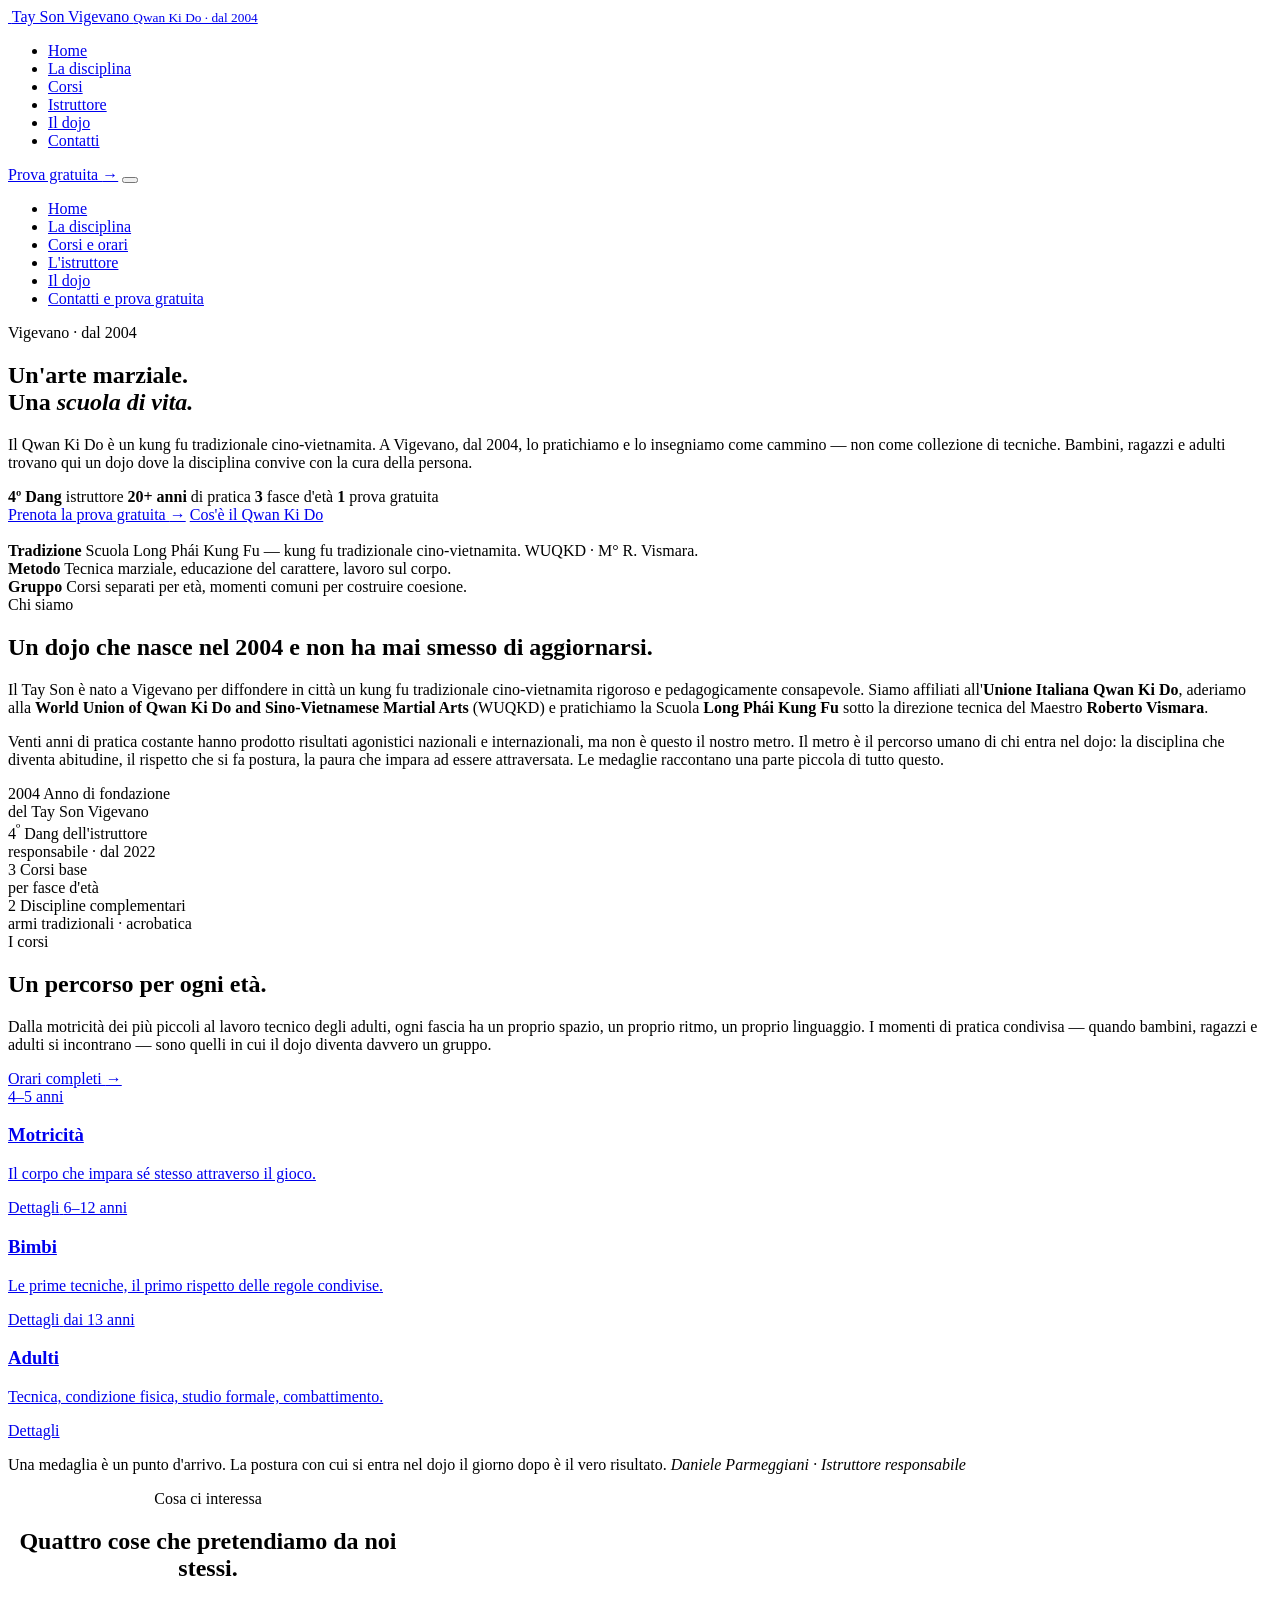
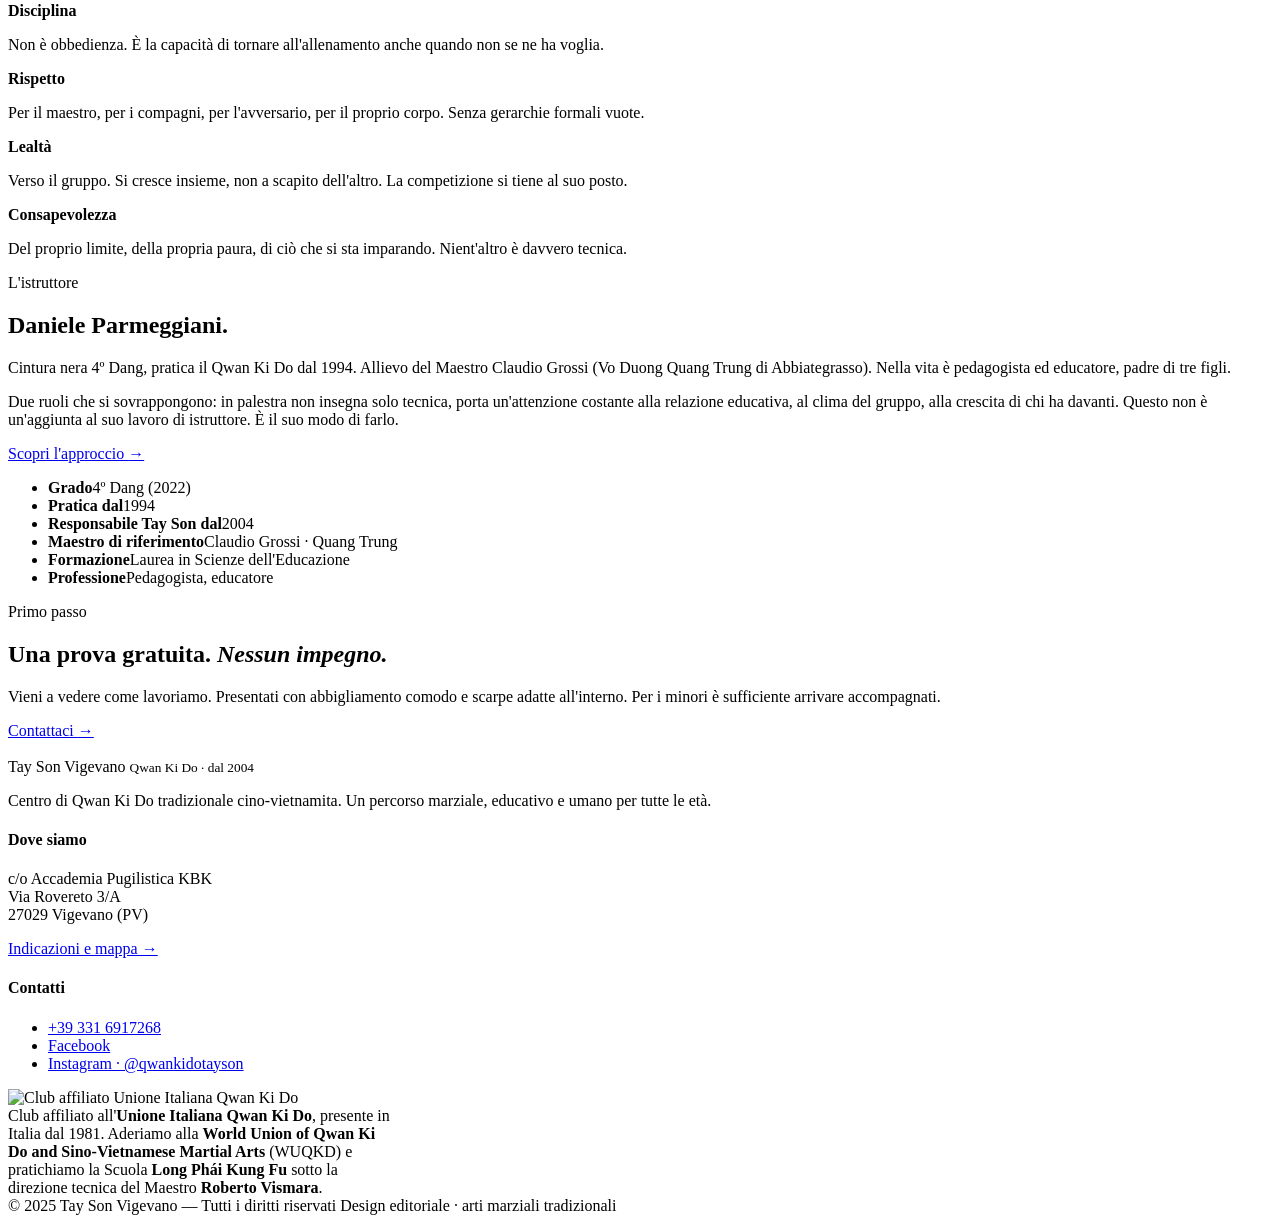
==== index.html @ 560abdd6 "Add files via upload" ====
<!doctype html>
<html lang="it">
<head>
  <meta charset="utf-8" />
  <meta name="viewport" content="width=device-width, initial-scale=1" />
  <title>Qwan Ki Do – Tay Son Vigevano · Kung fu cino-vietnamita</title>
  <meta name="description" content="Centro Qwan Ki Do Tay Son di Vigevano. Arte marziale cino-vietnamita per bambini, ragazzi e adulti. Dal 2004, affiliato all'Unione Italiana Qwan Ki Do. Prova gratuita." />
  <meta name="theme-color" content="#8b1a1a" />

  <!-- Open Graph -->
  <meta property="og:type" content="website" />
  <meta property="og:title" content="Qwan Ki Do – Tay Son Vigevano" />
  <meta property="og:description" content="Arte marziale tradizionale cino-vietnamita. Dal 2004 a Vigevano. Prova gratuita per tutte le età." />
  <meta property="og:image" content="assets/img/logo-tayson.png" />

  <!-- Fonts — Fraunces (display, variabile), Manrope (body), JetBrains Mono -->
  <link rel="preconnect" href="https://fonts.googleapis.com" />
  <link rel="preconnect" href="https://fonts.gstatic.com" crossorigin />
  <link href="https://fonts.googleapis.com/css2?family=Fraunces:ital,opsz,wght,SOFT,WONK@0,9..144,300..600,0..100,0..1;1,9..144,300..500,0..100,0..1&family=JetBrains+Mono:wght@400;500;600&family=Manrope:wght@400;500;600;700&display=swap" rel="stylesheet" />

  <link rel="stylesheet" href="assets/css/styles.css" />
  <link rel="icon" type="image/png" href="assets/img/logo-tayson.png" />
</head>
<body>

<!-- ============================================================
     NAVBAR (ripetuta in ogni pagina — se modifichi qui, replica altrove)
     ============================================================ -->
<header class="nav" role="banner">
  <div class="nav__inner">
    <a href="index.html" class="nav__brand" aria-label="Qwan Ki Do Tay Son Vigevano — home">
      <img src="assets/img/logo-tayson.png" alt="" />
      <span class="nav__brand-text">
        Tay Son Vigevano
        <small>Qwan Ki Do · dal 2004</small>
      </span>
    </a>
    <nav aria-label="Menu principale">
      <ul class="nav__list">
        <li><a href="index.html" aria-current="page">Home</a></li>
        <li><a href="disciplina.html">La disciplina</a></li>
        <li><a href="corsi.html">Corsi</a></li>
        <li><a href="istruttore.html">Istruttore</a></li>
        <li><a href="dojo.html">Il dojo</a></li>
        <li><a href="contatti.html">Contatti</a></li>
      </ul>
    </nav>
    <a href="contatti.html#prova" class="btn btn--primary nav__cta">Prova gratuita <span class="btn__arrow">→</span></a>
    <button class="nav__toggle" data-nav-toggle aria-expanded="false" aria-controls="nav-drawer" aria-label="Apri menu">
      <span></span><span></span><span></span>
    </button>
  </div>
  <div class="nav__drawer" id="nav-drawer" data-nav-drawer data-open="false">
    <ul>
      <li><a href="index.html" aria-current="page">Home</a></li>
      <li><a href="disciplina.html">La disciplina</a></li>
      <li><a href="corsi.html">Corsi e orari</a></li>
      <li><a href="istruttore.html">L'istruttore</a></li>
      <li><a href="dojo.html">Il dojo</a></li>
      <li><a href="contatti.html">Contatti e prova gratuita</a></li>
    </ul>
  </div>
</header>

<main id="main">

  <!-- ============================================================
       HERO
       ============================================================ -->
  <section class="hero">
    <div class="container hero__inner">
      <div>
        <span class="eyebrow">Vigevano · dal 2004</span>
        <h1 class="hero__title">
          Un'arte marziale.<br />
          Una <em>scuola di vita.</em>
        </h1>
        <p class="lead">
          Il Qwan Ki Do è un kung fu tradizionale cino-vietnamita. A Vigevano, dal 2004, lo pratichiamo
          e lo insegniamo come cammino — non come collezione di tecniche. Bambini, ragazzi e adulti trovano
          qui un dojo dove la disciplina convive con la cura della persona.
        </p>

        <div class="hero__meta">
          <span><strong>4º Dang</strong> istruttore</span>
          <span><strong>20+ anni</strong> di pratica</span>
          <span><strong>3</strong> fasce d'età</span>
          <span><strong>1</strong> prova gratuita</span>
        </div>

        <div class="hero__actions">
          <a href="contatti.html#prova" class="btn btn--primary">Prenota la prova gratuita <span class="btn__arrow">→</span></a>
          <a href="disciplina.html" class="btn btn--ghost">Cos'è il Qwan Ki Do</a>
        </div>
      </div>

      <div class="hero__art" aria-hidden="true">
        <img src="assets/img/logo-tayson.png" alt="" loading="eager" />
      </div>
    </div>

    <div class="container">
      <div class="hero__strap">
        <div class="hero__strap-item">
          <strong>Tradizione</strong>
          Scuola Long Phái Kung Fu — kung fu tradizionale cino-vietnamita. WUQKD · M° R. Vismara.
        </div>
        <div class="hero__strap-item">
          <strong>Metodo</strong>
          Tecnica marziale, educazione del carattere, lavoro sul corpo.
        </div>
        <div class="hero__strap-item">
          <strong>Gruppo</strong>
          Corsi separati per età, momenti comuni per costruire coesione.
        </div>
      </div>
    </div>
  </section>

  <!-- ============================================================
       INTRO / CHI SIAMO
       ============================================================ -->
  <section>
    <div class="container container-narrow reveal">
      <span class="eyebrow">Chi siamo</span>
      <h2>Un dojo che nasce nel 2004 e non ha mai smesso di aggiornarsi.</h2>
      <p class="lead">
        Il Tay Son è nato a Vigevano per diffondere in città un kung fu tradizionale cino-vietnamita
        rigoroso e pedagogicamente consapevole. Siamo affiliati all'<strong>Unione Italiana Qwan Ki Do</strong>,
        aderiamo alla <strong>World Union of Qwan Ki Do and Sino-Vietnamese Martial Arts</strong> (WUQKD)
        e pratichiamo la Scuola <strong>Long Phái Kung Fu</strong> sotto la direzione tecnica del
        Maestro <strong>Roberto Vismara</strong>.
      </p>
      <p>
        Venti anni di pratica costante hanno prodotto risultati agonistici nazionali e internazionali,
        ma non è questo il nostro metro. Il metro è il percorso umano di chi entra nel dojo: la disciplina
        che diventa abitudine, il rispetto che si fa postura, la paura che impara ad essere attraversata.
        Le medaglie raccontano una parte piccola di tutto questo.
      </p>
      <div class="meander" role="presentation"></div>
    </div>
  </section>

  <!-- ============================================================
       METRICHE
       ============================================================ -->
  <section class="bg-warm">
    <div class="container">
      <div class="metrics">
        <div class="metric reveal">
          <span class="metric__num">2004</span>
          <span class="metric__label">Anno di fondazione<br/>del Tay Son Vigevano</span>
        </div>
        <div class="metric reveal">
          <span class="metric__num">4<sup>º</sup></span>
          <span class="metric__label">Dang dell'istruttore<br/>responsabile · dal 2022</span>
        </div>
        <div class="metric reveal">
          <span class="metric__num">3</span>
          <span class="metric__label">Corsi base<br/>per fasce d'età</span>
        </div>
        <div class="metric reveal">
          <span class="metric__num">2</span>
          <span class="metric__label">Discipline complementari<br/>armi tradizionali · acrobatica</span>
        </div>
      </div>
    </div>
  </section>

  <!-- ============================================================
       COSA OFFRIAMO (preview corsi)
       ============================================================ -->
  <section>
    <div class="container">
      <div class="grid-2-asym reveal">
        <div>
          <span class="eyebrow">I corsi</span>
          <h2>Un percorso per ogni età.</h2>
          <p>
            Dalla motricità dei più piccoli al lavoro tecnico degli adulti, ogni fascia ha un proprio
            spazio, un proprio ritmo, un proprio linguaggio. I momenti di pratica condivisa —
            quando bambini, ragazzi e adulti si incontrano — sono quelli in cui il dojo diventa
            davvero un gruppo.
          </p>
          <a href="corsi.html" class="btn btn--outline-brass">Orari completi <span class="btn__arrow">→</span></a>
        </div>

        <div class="grid-3" style="gap: var(--s-2);">
          <a href="corsi.html#motricita" class="card">
            <span class="card__kicker">4–5 anni</span>
            <h3 class="card__title">Motricità</h3>
            <p class="card__text">Il corpo che impara sé stesso attraverso il gioco.</p>
            <span class="card__link">Dettagli</span>
          </a>
          <a href="corsi.html#bimbi" class="card">
            <span class="card__kicker">6–12 anni</span>
            <h3 class="card__title">Bimbi</h3>
            <p class="card__text">Le prime tecniche, il primo rispetto delle regole condivise.</p>
            <span class="card__link">Dettagli</span>
          </a>
          <a href="corsi.html#adulti" class="card">
            <span class="card__kicker">dai 13 anni</span>
            <h3 class="card__title">Adulti</h3>
            <p class="card__text">Tecnica, condizione fisica, studio formale, combattimento.</p>
            <span class="card__link">Dettagli</span>
          </a>
        </div>
      </div>
    </div>
  </section>

  <!-- ============================================================
       PULLQUOTE EDITORIALE
       ============================================================ -->
  <section class="bg-deep">
    <div class="container">
      <p class="pullquote reveal">
        Una medaglia è un punto d'arrivo. La postura con cui si entra nel dojo
        il giorno dopo è il vero risultato.
        <cite>Daniele Parmeggiani · Istruttore responsabile</cite>
      </p>
    </div>
  </section>

  <!-- ============================================================
       VALORI (griglia 4)
       ============================================================ -->
  <section>
    <div class="container">
      <div class="reveal" style="max-width: 50ch; margin: 0 auto var(--s-5); text-align:center;">
        <span class="eyebrow">Cosa ci interessa</span>
        <h2>Quattro cose che pretendiamo da noi stessi.</h2>
      </div>

      <div class="values reveal">
        <div class="value">
          <b>Disciplina</b>
          <p>Non è obbedienza. È la capacità di tornare all'allenamento anche quando non se ne ha voglia.</p>
        </div>
        <div class="value">
          <b>Rispetto</b>
          <p>Per il maestro, per i compagni, per l'avversario, per il proprio corpo. Senza gerarchie formali vuote.</p>
        </div>
        <div class="value">
          <b>Lealtà</b>
          <p>Verso il gruppo. Si cresce insieme, non a scapito dell'altro. La competizione si tiene al suo posto.</p>
        </div>
        <div class="value">
          <b>Consapevolezza</b>
          <p>Del proprio limite, della propria paura, di ciò che si sta imparando. Nient'altro è davvero tecnica.</p>
        </div>
      </div>
    </div>
  </section>

  <!-- ============================================================
       ISTRUTTORE (preview)
       ============================================================ -->
  <section class="bg-warm">
    <div class="container">
      <div class="grid-2-asym reveal">
        <div>
          <span class="eyebrow">L'istruttore</span>
          <h2>Daniele Parmeggiani.</h2>
          <p class="lead">
            Cintura nera 4º Dang, pratica il Qwan Ki Do dal 1994. Allievo del Maestro Claudio Grossi
            (Vo Duong Quang Trung di Abbiategrasso). Nella vita è pedagogista ed educatore, padre di tre figli.
          </p>
          <p>
            Due ruoli che si sovrappongono: in palestra non insegna solo tecnica, porta un'attenzione
            costante alla relazione educativa, al clima del gruppo, alla crescita di chi ha davanti.
            Questo non è un'aggiunta al suo lavoro di istruttore. È il suo modo di farlo.
          </p>
          <a href="istruttore.html" class="btn btn--ghost">Scopri l'approccio <span class="btn__arrow">→</span></a>
        </div>

        <ul class="portrait__facts" aria-label="Dati istruttore">
          <li><b>Grado</b><span>4º Dang (2022)</span></li>
          <li><b>Pratica dal</b><span>1994</span></li>
          <li><b>Responsabile Tay Son dal</b><span>2004</span></li>
          <li><b>Maestro di riferimento</b><span>Claudio Grossi · Quang Trung</span></li>
          <li><b>Formazione</b><span>Laurea in Scienze dell'Educazione</span></li>
          <li><b>Professione</b><span>Pedagogista, educatore</span></li>
        </ul>
      </div>
    </div>
  </section>

  <!-- ============================================================
       CTA BAND
       ============================================================ -->
  <section class="cta-band pad-sm">
    <div class="container">
      <div>
        <span class="eyebrow">Primo passo</span>
        <h2>Una prova gratuita. <em>Nessun impegno.</em></h2>
        <p>
          Vieni a vedere come lavoriamo. Presentati con abbigliamento comodo e scarpe adatte
          all'interno. Per i minori è sufficiente arrivare accompagnati.
        </p>
      </div>
      <a href="contatti.html#prova" class="btn btn--outline-brass">Contattaci <span class="btn__arrow">→</span></a>
    </div>
  </section>

</main>

<!-- ============================================================
     FOOTER (ripetuto in ogni pagina)
     ============================================================ -->
<footer class="footer" role="contentinfo">
  <div class="container">
    <div class="footer__grid">
      <div>
        <div class="footer__brand">
          <img src="assets/img/logo-tayson.png" alt="" />
          <div class="footer__brand-text">
            Tay Son Vigevano
            <small>Qwan Ki Do · dal 2004</small>
          </div>
        </div>
        <p>
          Centro di Qwan Ki Do tradizionale cino-vietnamita. Un percorso marziale,
          educativo e umano per tutte le età.
        </p>
      </div>

      <div>
        <h4>Dove siamo</h4>
        <!-- DATI AGGIORNABILI: verifica indirizzo -->
        <p>
          c/o Accademia Pugilistica KBK<br/>
          Via Rovereto 3/A<br/>
          27029 Vigevano (PV)
        </p>
        <p><a href="contatti.html">Indicazioni e mappa →</a></p>
      </div>

      <div>
        <h4>Contatti</h4>
        <ul class="clean">
          <!-- DATI AGGIORNABILI -->
          <li><a href="tel:+393316917268">+39 331 6917268</a></li>
          <li><a href="https://www.facebook.com/qwankidotayson" target="_blank" rel="noopener">Facebook</a></li>
          <li><a href="https://www.instagram.com/qwankidotayson" target="_blank" rel="noopener">Instagram · @qwankidotayson</a></li>
        </ul>
      </div>
    </div>

    <div class="footer__affiliations">
      <img src="assets/img/logo-unione.png" alt="Club affiliato Unione Italiana Qwan Ki Do" />
      <p style="margin: 0; max-width: 48ch;">
        Club affiliato all'<strong>Unione Italiana Qwan Ki Do</strong>, presente in Italia dal 1981.
        Aderiamo alla <strong>World Union of Qwan Ki Do and Sino-Vietnamese Martial Arts</strong> (WUQKD)
        e pratichiamo la Scuola <strong>Long Phái Kung Fu</strong> sotto la direzione tecnica del
        Maestro <strong>Roberto Vismara</strong>.
      </p>
    </div>

    <div class="footer__bottom">
      <span>© <span data-year>2025</span> Tay Son Vigevano — Tutti i diritti riservati</span>
      <span>Design editoriale · arti marziali tradizionali</span>
    </div>
  </div>
</footer>

<script src="assets/js/main.js" defer></script>
</body>
</html>
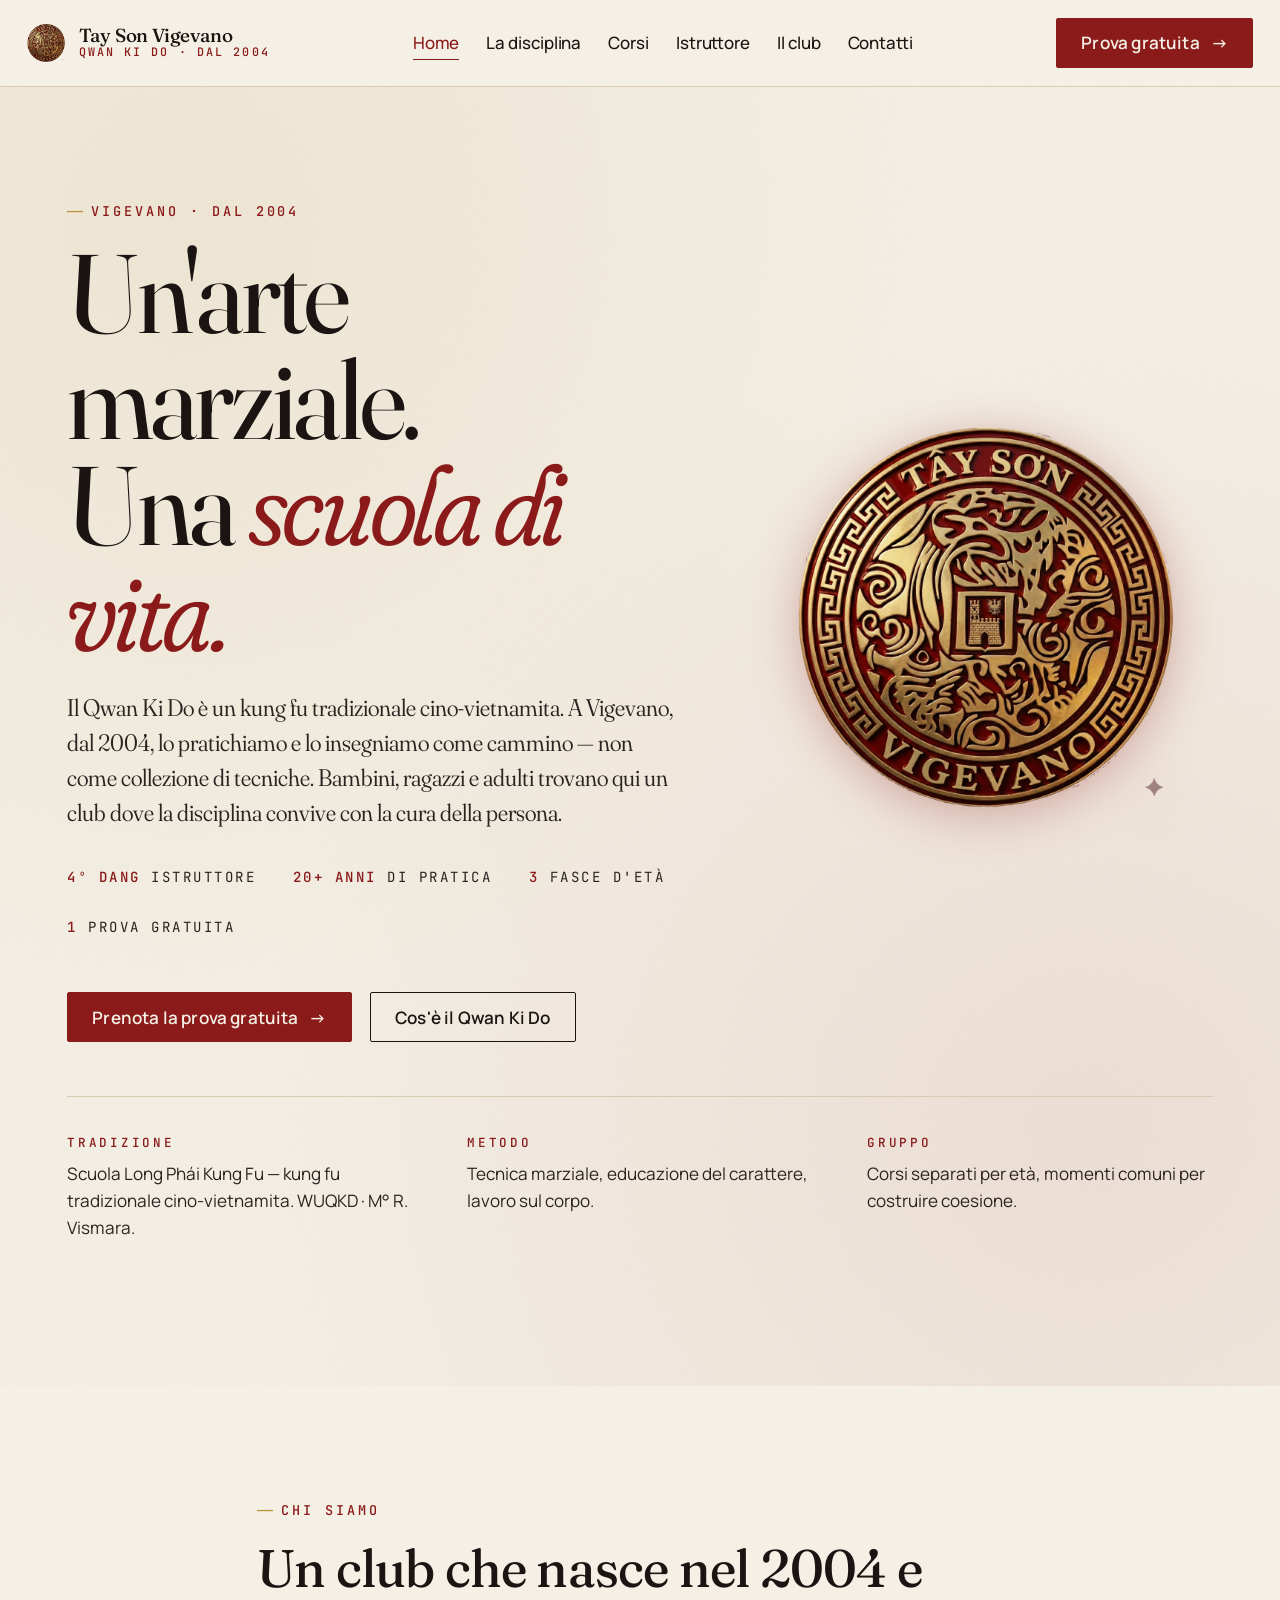
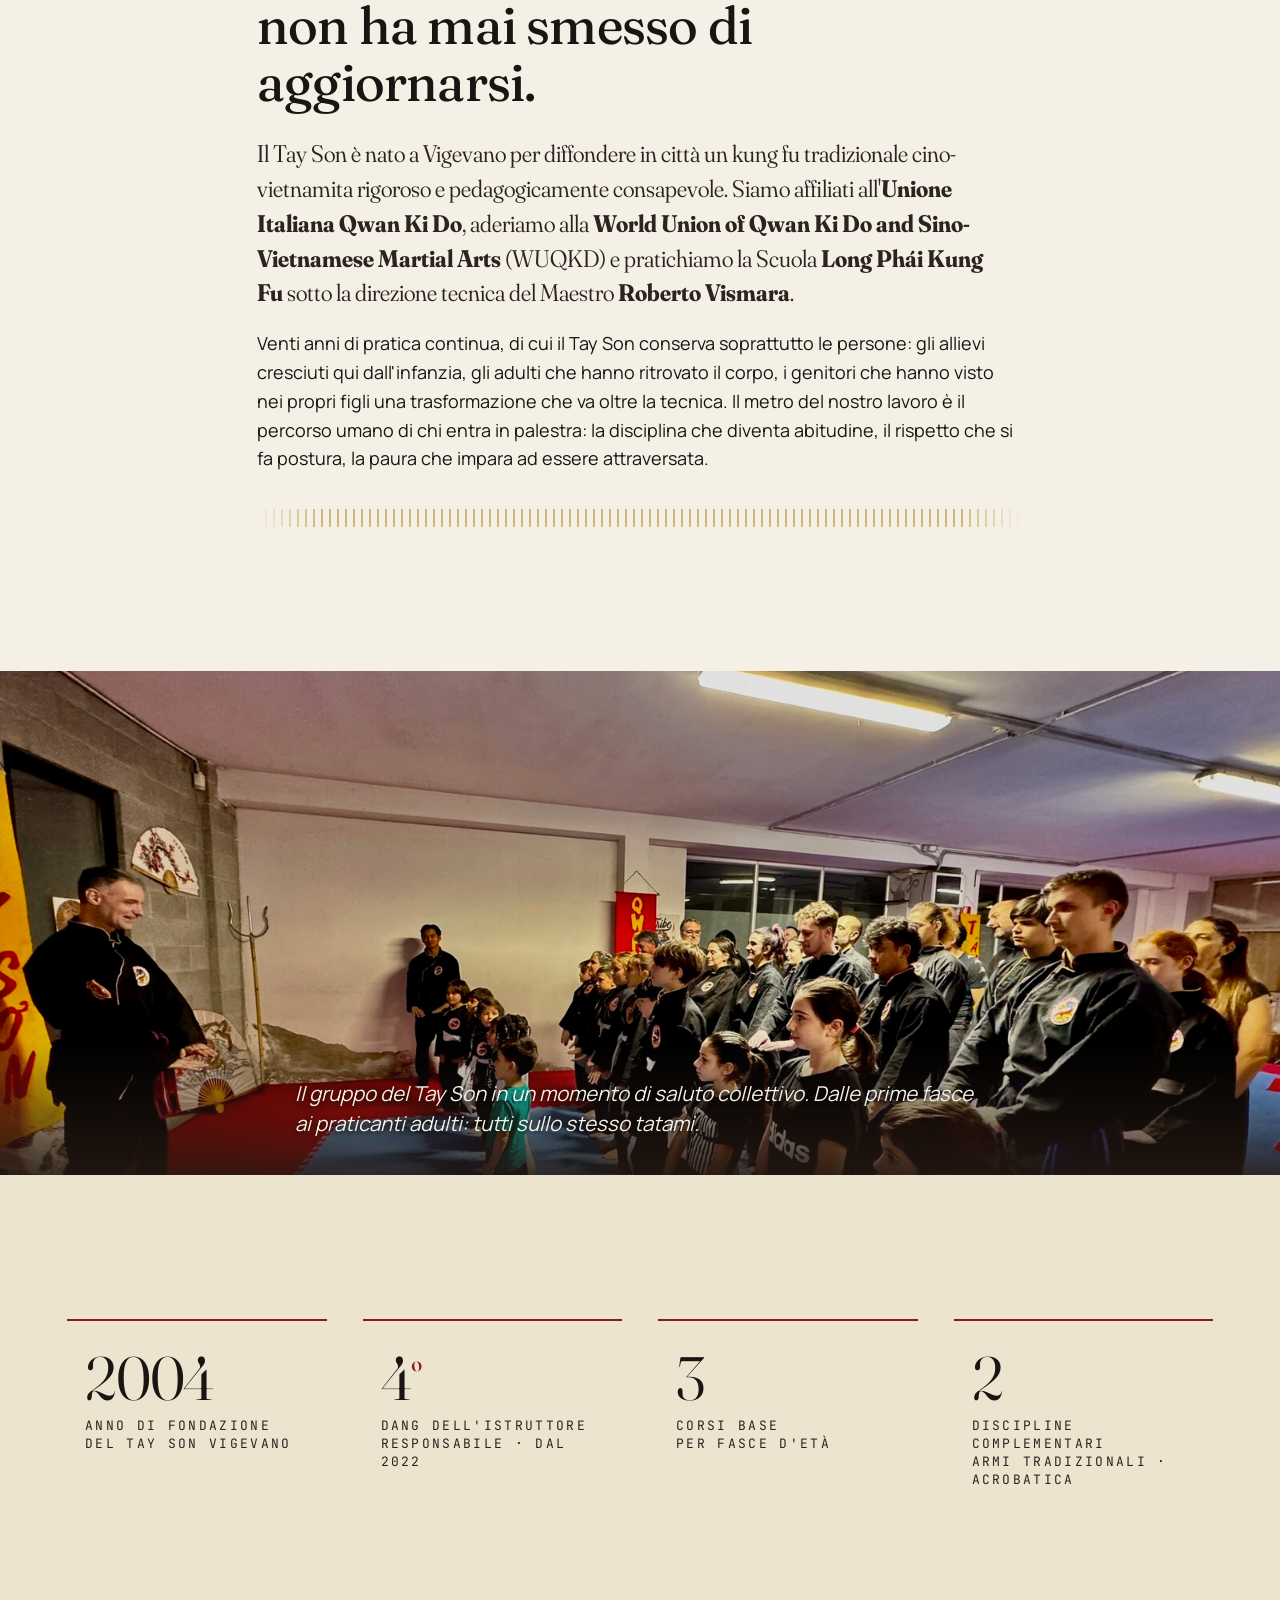
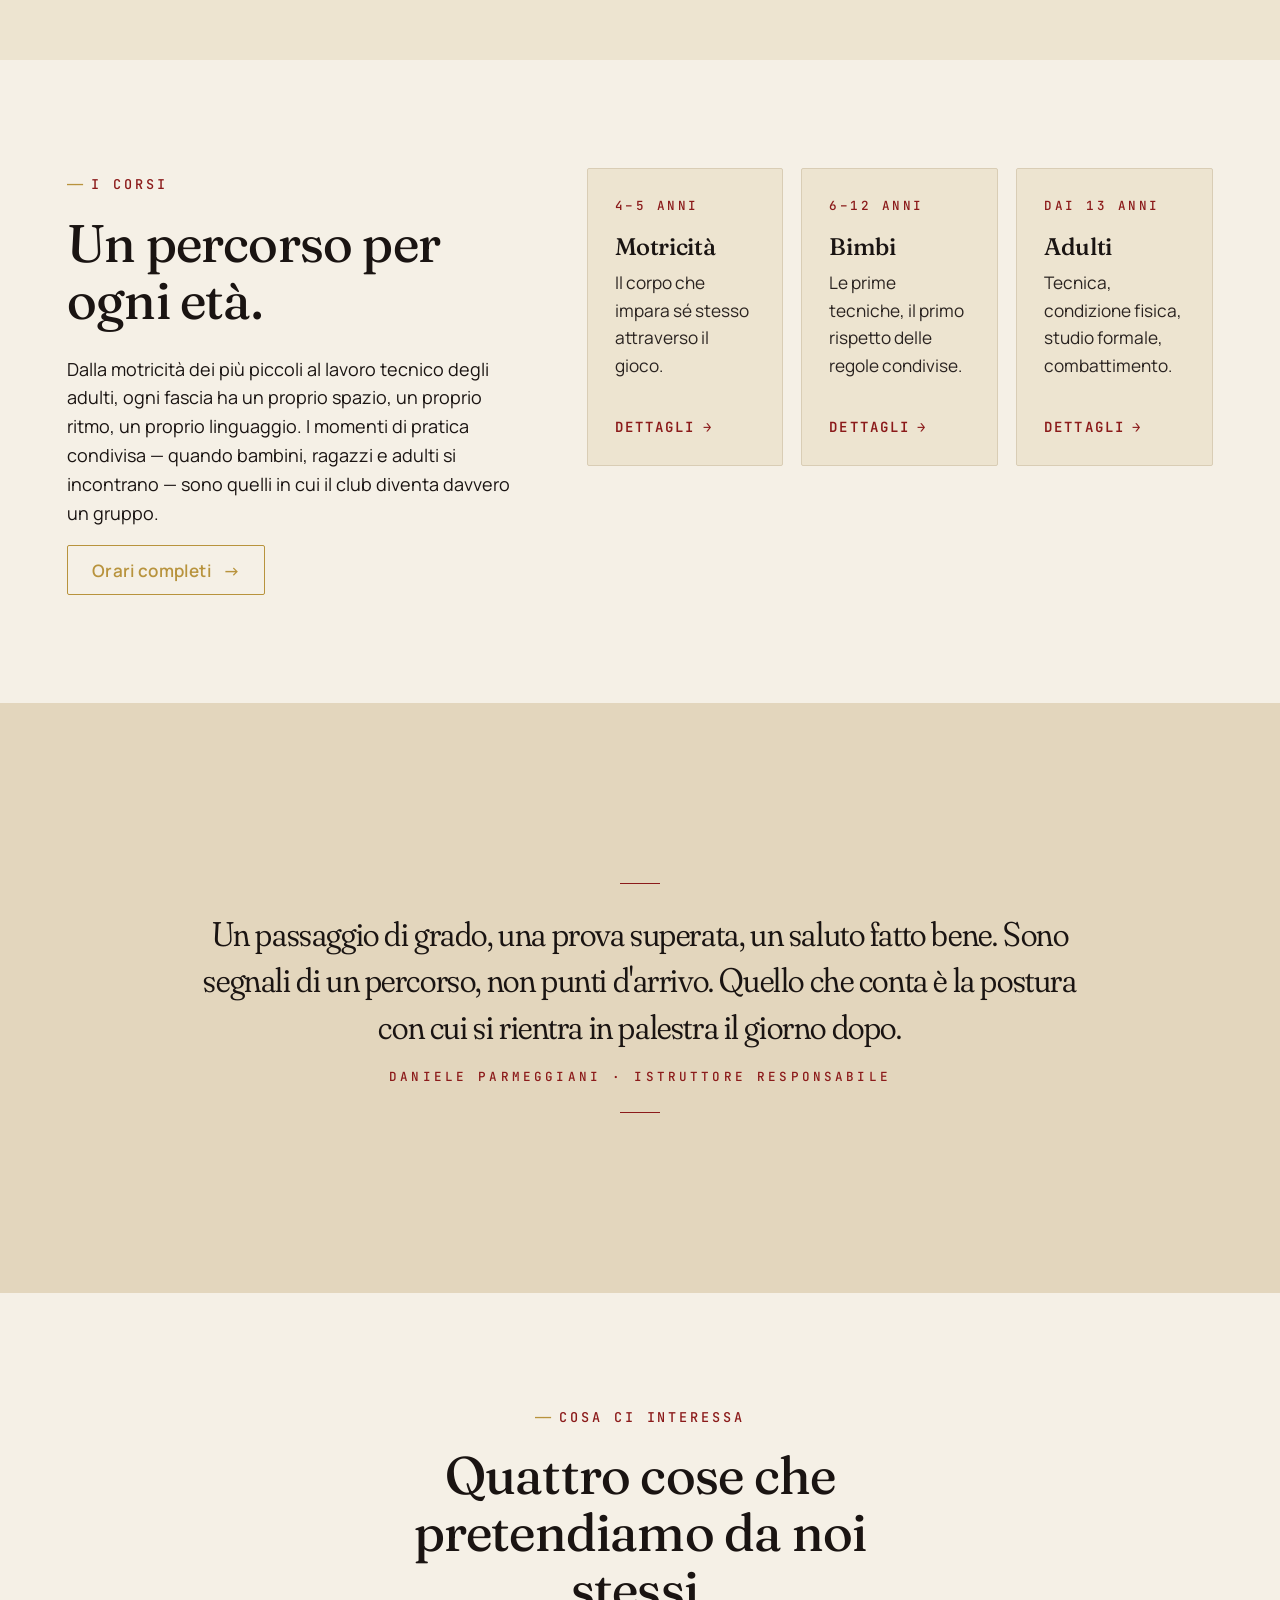
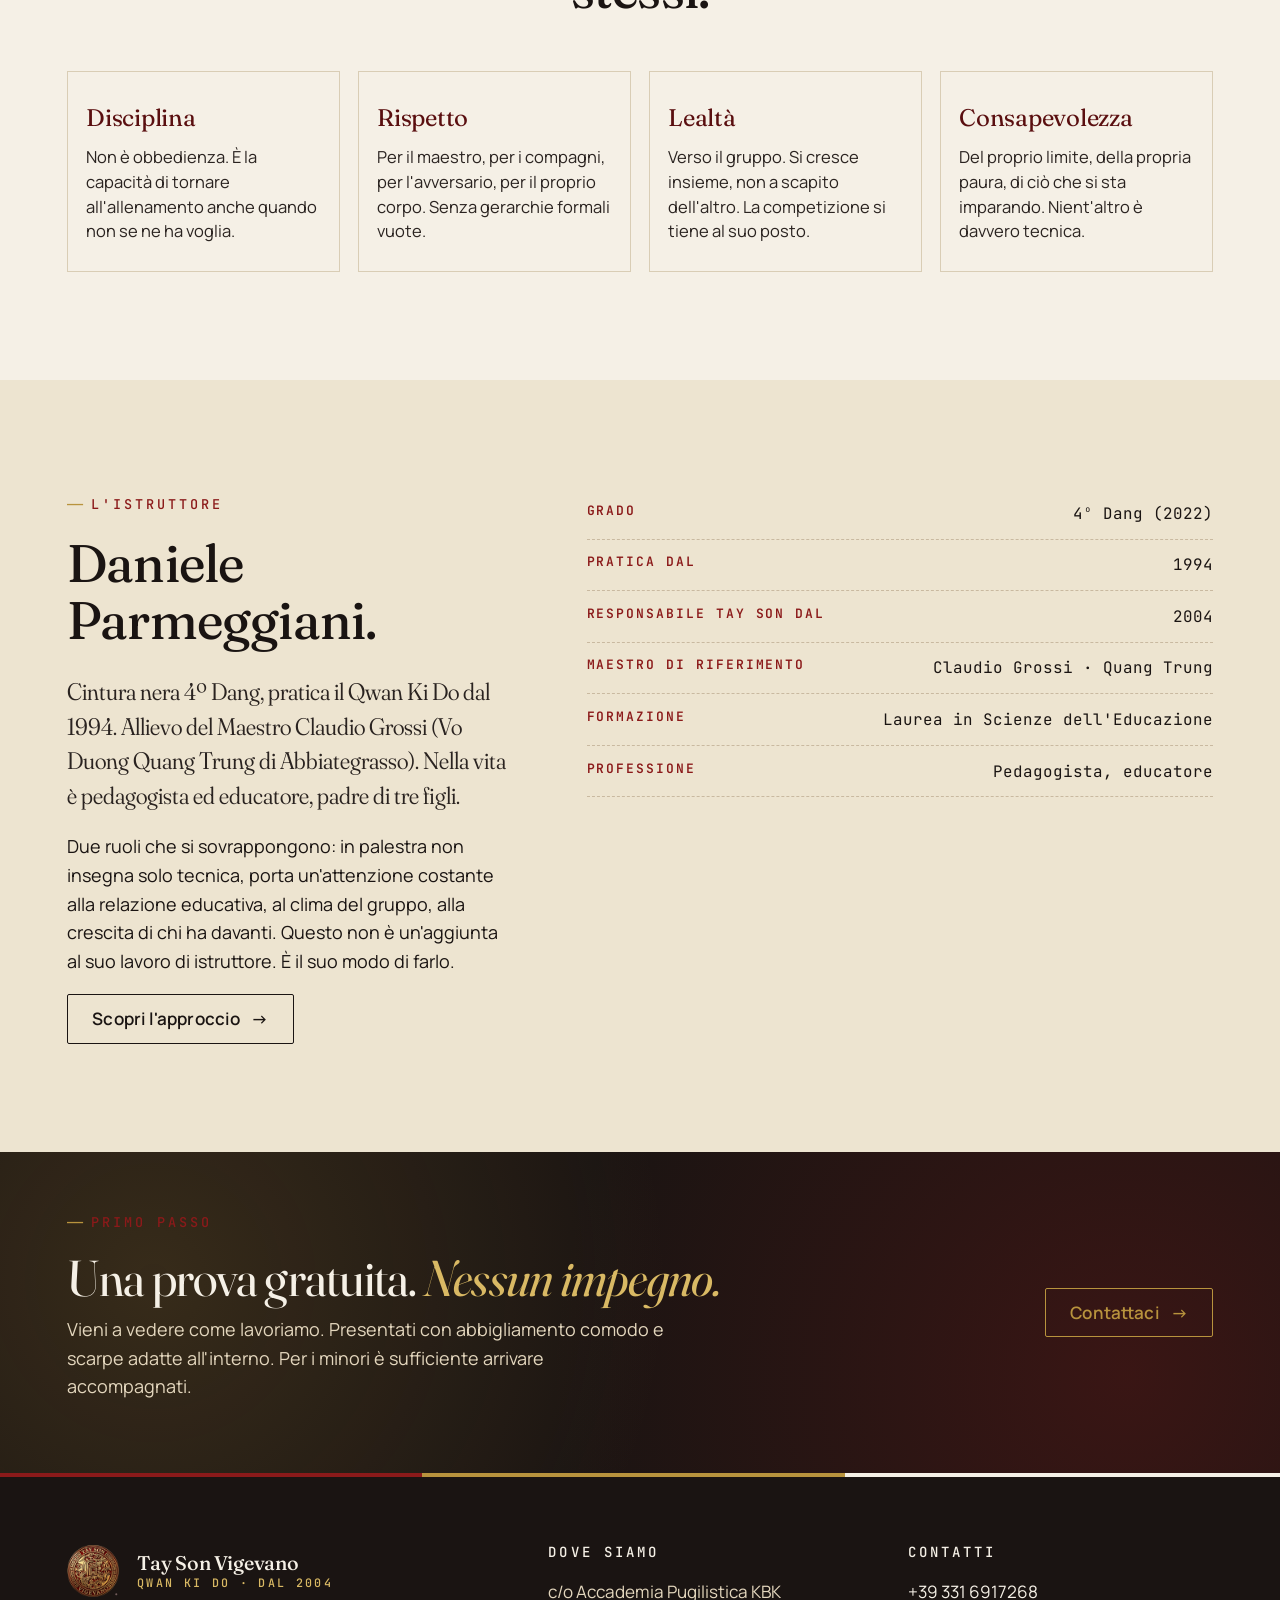
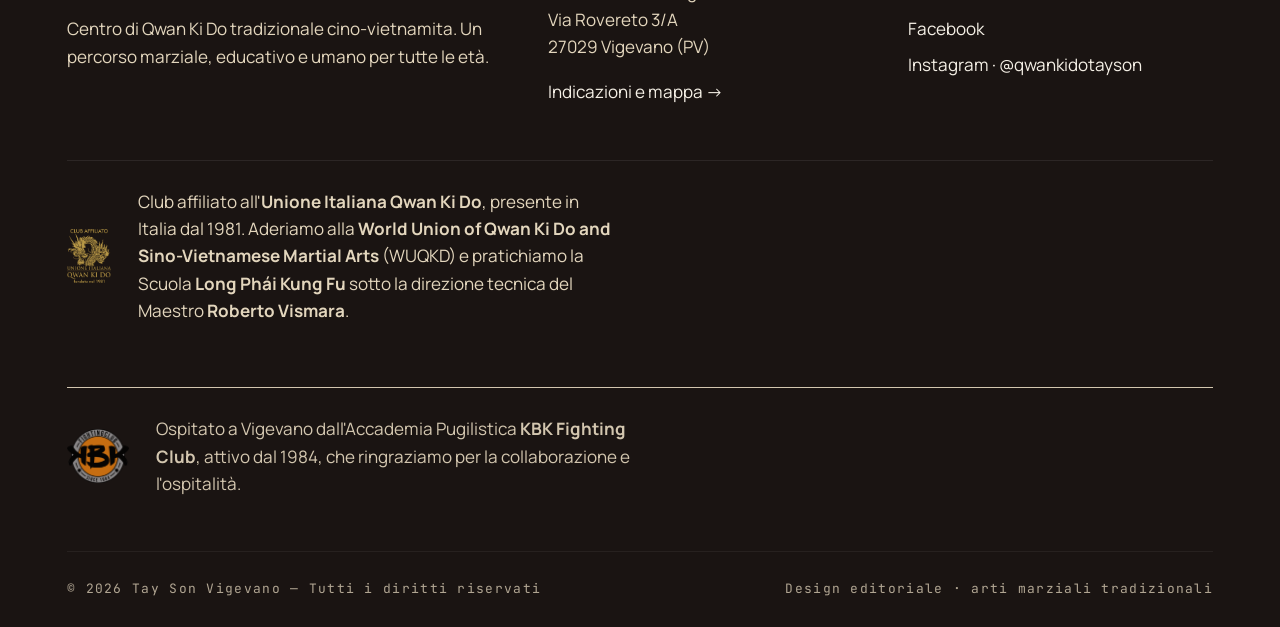
==== commit 90f2db85: "Add files via upload" ====
--- a/index.html
+++ b/index.html
@@ -41,7 +41,7 @@
         <li><a href="disciplina.html">La disciplina</a></li>
         <li><a href="corsi.html">Corsi</a></li>
         <li><a href="istruttore.html">Istruttore</a></li>
-        <li><a href="dojo.html">Il dojo</a></li>
+        <li><a href="club.html">Il club</a></li>
         <li><a href="contatti.html">Contatti</a></li>
       </ul>
     </nav>
@@ -56,7 +56,7 @@
       <li><a href="disciplina.html">La disciplina</a></li>
       <li><a href="corsi.html">Corsi e orari</a></li>
       <li><a href="istruttore.html">L'istruttore</a></li>
-      <li><a href="dojo.html">Il dojo</a></li>
+      <li><a href="club.html">Il club</a></li>
       <li><a href="contatti.html">Contatti e prova gratuita</a></li>
     </ul>
   </div>
@@ -78,7 +78,7 @@
         <p class="lead">
           Il Qwan Ki Do è un kung fu tradizionale cino-vietnamita. A Vigevano, dal 2004, lo pratichiamo
           e lo insegniamo come cammino — non come collezione di tecniche. Bambini, ragazzi e adulti trovano
-          qui un dojo dove la disciplina convive con la cura della persona.
+          qui un club dove la disciplina convive con la cura della persona.
         </p>
 
         <div class="hero__meta">
@@ -95,7 +95,7 @@
       </div>
 
       <div class="hero__art" aria-hidden="true">
-        <img src="assets/img/logo-tayson.png" alt="" loading="eager" />
+        <img src="assets/img/logo-tayson.png" alt="" loading="eager" class="hero-seal" />
       </div>
     </div>
 
@@ -123,7 +123,7 @@
   <section>
     <div class="container container-narrow reveal">
       <span class="eyebrow">Chi siamo</span>
-      <h2>Un dojo che nasce nel 2004 e non ha mai smesso di aggiornarsi.</h2>
+      <h2>Un club che nasce nel 2004 e non ha mai smesso di aggiornarsi.</h2>
       <p class="lead">
         Il Tay Son è nato a Vigevano per diffondere in città un kung fu tradizionale cino-vietnamita
         rigoroso e pedagogicamente consapevole. Siamo affiliati all'<strong>Unione Italiana Qwan Ki Do</strong>,
@@ -132,12 +132,25 @@
         Maestro <strong>Roberto Vismara</strong>.
       </p>
       <p>
-        Venti anni di pratica costante hanno prodotto risultati agonistici nazionali e internazionali,
-        ma non è questo il nostro metro. Il metro è il percorso umano di chi entra nel dojo: la disciplina
+        Venti anni di pratica continua, di cui il Tay Son conserva soprattutto le persone:
+        gli allievi cresciuti qui dall'infanzia, gli adulti che hanno ritrovato il corpo,
+        i genitori che hanno visto nei propri figli una trasformazione che va oltre la tecnica.
+        Il metro del nostro lavoro è il percorso umano di chi entra in palestra: la disciplina
         che diventa abitudine, il rispetto che si fa postura, la paura che impara ad essere attraversata.
-        Le medaglie raccontano una parte piccola di tutto questo.
       </p>
       <div class="meander" role="presentation"></div>
+    </div>
+  </section>
+
+  <!-- ============================================================
+       FOTO BANNER — Il gruppo
+       ============================================================ -->
+  <section class="photo-banner">
+    <img src="assets/img/foto-classe-saluto.jpg"
+         alt="Il gruppo del Tay Son schierato in sala durante la cerimonia di saluto, dai bambini agli adulti"
+         loading="lazy" />
+    <div class="photo-banner__caption">
+      <p>Il gruppo del Tay Son in un momento di saluto collettivo. Dalle prime fasce ai praticanti adulti: tutti sullo stesso tatami.</p>
     </div>
   </section>
 
@@ -179,7 +192,7 @@
           <p>
             Dalla motricità dei più piccoli al lavoro tecnico degli adulti, ogni fascia ha un proprio
             spazio, un proprio ritmo, un proprio linguaggio. I momenti di pratica condivisa —
-            quando bambini, ragazzi e adulti si incontrano — sono quelli in cui il dojo diventa
+            quando bambini, ragazzi e adulti si incontrano — sono quelli in cui il club diventa
             davvero un gruppo.
           </p>
           <a href="corsi.html" class="btn btn--outline-brass">Orari completi <span class="btn__arrow">→</span></a>
@@ -215,8 +228,9 @@
   <section class="bg-deep">
     <div class="container">
       <p class="pullquote reveal">
-        Una medaglia è un punto d'arrivo. La postura con cui si entra nel dojo
-        il giorno dopo è il vero risultato.
+        Un passaggio di grado, una prova superata, un saluto fatto bene.
+        Sono segnali di un percorso, non punti d'arrivo. Quello che conta è la postura
+        con cui si rientra in palestra il giorno dopo.
         <cite>Daniele Parmeggiani · Istruttore responsabile</cite>
       </p>
     </div>
@@ -341,14 +355,14 @@
         <ul class="clean">
           <!-- DATI AGGIORNABILI -->
           <li><a href="tel:+393316917268">+39 331 6917268</a></li>
-          <li><a href="https://www.facebook.com/qwankidotayson" target="_blank" rel="noopener">Facebook</a></li>
+          <li><a href="https://www.facebook.com/qwankido.tayson.vigevano" target="_blank" rel="noopener">Facebook</a></li>
           <li><a href="https://www.instagram.com/qwankidotayson" target="_blank" rel="noopener">Instagram · @qwankidotayson</a></li>
         </ul>
       </div>
     </div>
 
     <div class="footer__affiliations">
-      <img src="assets/img/logo-unione.png" alt="Club affiliato Unione Italiana Qwan Ki Do" />
+      <img src="assets/img/logo-unione-brass.png" alt="Club affiliato Unione Italiana Qwan Ki Do" />
       <p style="margin: 0; max-width: 48ch;">
         Club affiliato all'<strong>Unione Italiana Qwan Ki Do</strong>, presente in Italia dal 1981.
         Aderiamo alla <strong>World Union of Qwan Ki Do and Sino-Vietnamese Martial Arts</strong> (WUQKD)
@@ -357,6 +371,14 @@
       </p>
     </div>
 
+    <div class="footer__affiliations footer__affiliations--host">
+      <img src="assets/img/logo-kbk.png" alt="Ospitato da KBK Fighting Club, Vigevano, dal 1984" />
+      <p style="margin: 0; max-width: 48ch;">
+        Ospitato a Vigevano dall'Accademia Pugilistica <strong>KBK Fighting Club</strong>,
+        attivo dal 1984, che ringraziamo per la collaborazione e l'ospitalità.
+      </p>
+    </div>
+
     <div class="footer__bottom">
       <span>© <span data-year>2025</span> Tay Son Vigevano — Tutti i diritti riservati</span>
       <span>Design editoriale · arti marziali tradizionali</span>
--- a/assets/css/styles.css
+++ b/assets/css/styles.css
@@ -0,0 +1,1517 @@
+/* =========================================================================
+   Qwan Ki Do – Tay Son Vigevano
+   Stylesheet principale
+   ------------------------------------------------------------------------
+   Organizzazione:
+   1. Token (custom properties)
+   2. Reset & base
+   3. Tipografia
+   4. Layout & griglie
+   5. Componenti (navbar, hero, card, meandro, CTA, footer)
+   6. Pagine specifiche
+   7. Utility
+   8. Responsive
+   ========================================================================= */
+
+/* ------- 1. TOKEN ------------------------------------------------------ */
+:root {
+  /* Palette — derivata dal sigillo Tay Son e dal logo Unione Italiana */
+  --ink:          #1a1412;     /* nero caldo / bruno-carbone */
+  --ink-soft:     #2a2320;
+  --ember:        #8b1a1a;     /* rosso antico del sigillo */
+  --ember-deep:   #5a0f10;     /* rosso vinaccia, per scuri */
+  --ember-bright: #a82424;     /* rosso acceso, per accent */
+  --brass:        #b8933d;     /* oro ottone */
+  --brass-light:  #d9b964;     /* oro luce */
+  --brass-pale:   #e8d9a8;     /* oro pallido, divisori */
+  --paper:        #f5f0e6;     /* crema avorio, sfondo principale */
+  --paper-warm:   #ede4d0;     /* crema calda, sfondo alternativo */
+  --paper-deep:   #e3d6bd;     /* crema scuro, card */
+  --line:         #c9b9a0;     /* linee sottili */
+  --line-soft:    #d9cdb5;
+
+  /* Tipografia */
+  --ff-display: 'Fraunces', 'Cormorant Garamond', Georgia, serif;
+  --ff-body:    'Manrope', 'Helvetica Neue', sans-serif;
+  --ff-mono:    'JetBrains Mono', 'DM Mono', 'Courier New', monospace;
+
+  /* Scala modulare (base 18px, 1.25) */
+  --fs-xs:  0.75rem;   /* 13.5px */
+  --fs-sm:  0.875rem;  /* 15.75px */
+  --fs-base: 1rem;     /* 18px */
+  --fs-md:  1.125rem;
+  --fs-lg:  1.333rem;
+  --fs-xl:  1.777rem;
+  --fs-2xl: 2.369rem;
+  --fs-3xl: 3.157rem;
+  --fs-4xl: 4.209rem;
+  --fs-5xl: 5.612rem;
+
+  /* Spazio (base 8px) */
+  --s-1: 0.5rem;
+  --s-2: 1rem;
+  --s-3: 1.5rem;
+  --s-4: 2rem;
+  --s-5: 3rem;
+  --s-6: 4rem;
+  --s-7: 6rem;
+  --s-8: 8rem;
+
+  /* Varie */
+  --maxw-prose: 62ch;
+  --maxw-container: 1200px;
+  --maxw-wide: 1400px;
+  --radius: 2px;
+  --shadow-soft: 0 1px 2px rgba(26, 20, 18, 0.04), 0 4px 12px rgba(26, 20, 18, 0.06);
+  --shadow-lift: 0 2px 6px rgba(26, 20, 18, 0.08), 0 12px 32px rgba(26, 20, 18, 0.10);
+  --t-fast: 0.18s cubic-bezier(0.2, 0, 0.2, 1);
+  --t-med:  0.32s cubic-bezier(0.2, 0, 0.2, 1);
+}
+
+/* ------- 2. RESET & BASE ---------------------------------------------- */
+*, *::before, *::after { box-sizing: border-box; }
+
+html {
+  font-size: 112.5%; /* 18px */
+  scroll-behavior: smooth;
+  -webkit-text-size-adjust: 100%;
+}
+
+body {
+  margin: 0;
+  font-family: var(--ff-body);
+  font-size: var(--fs-base);
+  line-height: 1.6;
+  color: var(--ink);
+  background: var(--paper);
+  font-weight: 400;
+  font-feature-settings: "kern", "liga", "calt";
+  -webkit-font-smoothing: antialiased;
+  text-rendering: optimizeLegibility;
+}
+
+img, svg { max-width: 100%; display: block; }
+
+a {
+  color: var(--ember);
+  text-decoration: none;
+  transition: color var(--t-fast);
+}
+a:hover { color: var(--ember-deep); }
+
+button { font: inherit; cursor: pointer; }
+
+::selection { background: var(--ember); color: var(--paper); }
+
+/* ------- 3. TIPOGRAFIA ------------------------------------------------- */
+h1, h2, h3, h4 {
+  font-family: var(--ff-display);
+  font-weight: 500;
+  line-height: 1.08;
+  letter-spacing: -0.015em;
+  color: var(--ink);
+  margin: 0 0 var(--s-3);
+  font-variation-settings: "SOFT" 20, "WONK" 0;
+}
+
+h1 {
+  font-size: clamp(2.4rem, 6vw + 1rem, var(--fs-5xl));
+  font-weight: 400;
+  letter-spacing: -0.025em;
+  line-height: 0.98;
+}
+
+h2 {
+  font-size: clamp(1.8rem, 3vw + 0.8rem, var(--fs-3xl));
+  font-weight: 450;
+}
+
+h3 {
+  font-size: var(--fs-xl);
+  font-weight: 500;
+}
+
+h4 {
+  font-size: var(--fs-lg);
+  font-weight: 500;
+  letter-spacing: 0;
+}
+
+p { margin: 0 0 var(--s-2); }
+p + p { margin-top: var(--s-2); }
+
+.lead {
+  font-family: var(--ff-display);
+  font-weight: 350;
+  font-size: var(--fs-lg);
+  line-height: 1.45;
+  color: var(--ink-soft);
+  font-variation-settings: "SOFT" 50, "opsz" 144;
+  max-width: 52ch;
+}
+
+.eyebrow {
+  display: inline-block;
+  font-family: var(--ff-mono);
+  font-size: var(--fs-xs);
+  letter-spacing: 0.22em;
+  text-transform: uppercase;
+  color: var(--ember);
+  margin-bottom: var(--s-2);
+  font-weight: 500;
+}
+
+.eyebrow::before {
+  content: "—— ";
+  color: var(--brass);
+  letter-spacing: 0;
+}
+
+blockquote {
+  margin: var(--s-4) 0;
+  padding: 0 0 0 var(--s-3);
+  border-left: 2px solid var(--ember);
+  font-family: var(--ff-display);
+  font-weight: 350;
+  font-size: var(--fs-lg);
+  font-style: italic;
+  line-height: 1.5;
+  color: var(--ink-soft);
+}
+
+ul.clean { list-style: none; padding: 0; margin: 0; }
+
+ul.marks {
+  list-style: none;
+  padding: 0;
+  margin: 0 0 var(--s-3);
+}
+ul.marks li {
+  position: relative;
+  padding-left: 1.5rem;
+  margin-bottom: var(--s-1);
+}
+ul.marks li::before {
+  content: "";
+  position: absolute;
+  left: 0;
+  top: 0.7em;
+  width: 0.7rem;
+  height: 1px;
+  background: var(--ember);
+}
+
+/* ------- 4. LAYOUT & GRIGLIE ------------------------------------------ */
+.container {
+  width: 100%;
+  max-width: var(--maxw-container);
+  margin: 0 auto;
+  padding: 0 var(--s-3);
+}
+.container-wide { max-width: var(--maxw-wide); }
+.container-narrow { max-width: 820px; }
+
+section { padding: var(--s-7) 0; }
+section.pad-sm { padding: var(--s-5) 0; }
+section.pad-lg { padding: var(--s-8) 0; }
+
+.grid-2 {
+  display: grid;
+  grid-template-columns: 1fr;
+  gap: var(--s-5);
+}
+@media (min-width: 760px) {
+  .grid-2 { grid-template-columns: 1fr 1fr; gap: var(--s-6); }
+}
+
+.grid-2-asym {
+  display: grid;
+  grid-template-columns: 1fr;
+  gap: var(--s-5);
+}
+@media (min-width: 880px) {
+  .grid-2-asym { grid-template-columns: 5fr 7fr; gap: var(--s-6); align-items: start; }
+}
+
+.grid-3 {
+  display: grid;
+  grid-template-columns: 1fr;
+  gap: var(--s-3);
+}
+@media (min-width: 640px) { .grid-3 { grid-template-columns: 1fr 1fr; } }
+@media (min-width: 960px) { .grid-3 { grid-template-columns: repeat(3, 1fr); } }
+
+/* ------- 5. COMPONENTI ------------------------------------------------- */
+
+/* Navbar */
+.nav {
+  position: sticky;
+  top: 0;
+  z-index: 60;
+  background: rgba(245, 240, 230, 0.88);
+  backdrop-filter: saturate(140%) blur(12px);
+  -webkit-backdrop-filter: saturate(140%) blur(12px);
+  border-bottom: 1px solid var(--line-soft);
+}
+
+.nav__inner {
+  display: flex;
+  align-items: center;
+  justify-content: space-between;
+  gap: var(--s-3);
+  padding: var(--s-2) var(--s-3);
+  max-width: var(--maxw-wide);
+  margin: 0 auto;
+}
+
+.nav__brand {
+  display: flex;
+  align-items: center;
+  gap: 0.75rem;
+  color: var(--ink);
+  font-family: var(--ff-display);
+  font-weight: 500;
+  font-size: 1.05rem;
+  letter-spacing: -0.01em;
+  line-height: 1;
+}
+.nav__brand:hover { color: var(--ember); }
+.nav__brand img {
+  width: 38px;
+  height: 38px;
+  object-fit: contain;
+}
+.nav__brand-text { display: flex; flex-direction: column; gap: 2px; }
+.nav__brand-text small {
+  font-family: var(--ff-mono);
+  font-size: 0.65rem;
+  letter-spacing: 0.18em;
+  text-transform: uppercase;
+  color: var(--ember);
+  font-weight: 500;
+}
+
+.nav__list {
+  display: none;
+  list-style: none;
+  margin: 0;
+  padding: 0;
+  gap: var(--s-3);
+  align-items: center;
+}
+.nav__list a {
+  color: var(--ink);
+  font-size: 0.94rem;
+  font-weight: 500;
+  letter-spacing: -0.005em;
+  padding: 0.5rem 0;
+  position: relative;
+}
+.nav__list a::after {
+  content: "";
+  position: absolute;
+  left: 0; right: 0; bottom: 0.2rem;
+  height: 1px;
+  background: var(--ember);
+  transform: scaleX(0);
+  transform-origin: left;
+  transition: transform var(--t-fast);
+}
+.nav__list a:hover,
+.nav__list a[aria-current="page"] { color: var(--ember); }
+.nav__list a:hover::after,
+.nav__list a[aria-current="page"]::after { transform: scaleX(1); }
+
+.nav__cta {
+  display: none;
+}
+
+.nav__toggle {
+  display: inline-flex;
+  flex-direction: column;
+  gap: 5px;
+  background: transparent;
+  border: 1px solid var(--line);
+  padding: 0.55rem 0.65rem;
+  border-radius: var(--radius);
+}
+.nav__toggle span {
+  width: 20px;
+  height: 1.5px;
+  background: var(--ink);
+  display: block;
+  transition: transform var(--t-fast), opacity var(--t-fast);
+}
+.nav__toggle[aria-expanded="true"] span:nth-child(1) { transform: translateY(6.5px) rotate(45deg); }
+.nav__toggle[aria-expanded="true"] span:nth-child(2) { opacity: 0; }
+.nav__toggle[aria-expanded="true"] span:nth-child(3) { transform: translateY(-6.5px) rotate(-45deg); }
+
+@media (min-width: 900px) {
+  .nav__list { display: flex; }
+  .nav__cta { display: inline-flex; }
+  .nav__toggle { display: none; }
+}
+
+/* Mobile drawer */
+.nav__drawer {
+  display: none;
+  background: var(--paper-warm);
+  border-bottom: 1px solid var(--line);
+}
+.nav__drawer[data-open="true"] { display: block; }
+.nav__drawer ul {
+  list-style: none;
+  padding: var(--s-2) var(--s-3) var(--s-3);
+  margin: 0;
+}
+.nav__drawer li + li { border-top: 1px solid var(--line-soft); }
+.nav__drawer a {
+  display: block;
+  padding: 0.9rem 0;
+  color: var(--ink);
+  font-size: 1.05rem;
+  font-weight: 500;
+}
+.nav__drawer a[aria-current="page"] { color: var(--ember); }
+
+/* Bottoni */
+.btn {
+  display: inline-flex;
+  align-items: center;
+  gap: 0.6rem;
+  padding: 0.85rem 1.35rem;
+  border-radius: var(--radius);
+  font-weight: 600;
+  font-size: 0.95rem;
+  letter-spacing: 0.01em;
+  text-decoration: none;
+  border: 1px solid transparent;
+  transition: background var(--t-fast), color var(--t-fast), border-color var(--t-fast), transform var(--t-fast);
+  line-height: 1;
+}
+.btn:hover { transform: translateY(-1px); }
+.btn:active { transform: translateY(0); }
+
+.btn--primary {
+  background: var(--ember);
+  color: var(--paper);
+  border-color: var(--ember);
+}
+.btn--primary:hover { background: var(--ember-deep); color: var(--paper); border-color: var(--ember-deep); }
+
+.btn--ghost {
+  background: transparent;
+  color: var(--ink);
+  border-color: var(--ink);
+}
+.btn--ghost:hover { background: var(--ink); color: var(--paper); }
+
+.btn--outline-brass {
+  background: transparent;
+  color: var(--brass);
+  border-color: var(--brass);
+}
+.btn--outline-brass:hover { background: var(--brass); color: var(--ink); }
+
+.btn__arrow {
+  transition: transform var(--t-fast);
+}
+.btn:hover .btn__arrow { transform: translateX(3px); }
+
+/* Meandro (Greek key) — divisore editoriale */
+.meander {
+  width: 100%;
+  height: 18px;
+  background-image: repeating-linear-gradient(
+    90deg,
+    var(--brass) 0, var(--brass) 2px,
+    transparent 2px, transparent 8px,
+    var(--brass) 8px, var(--brass) 10px,
+    transparent 10px, transparent 16px
+  );
+  mask-image: linear-gradient(90deg, transparent, black 8%, black 92%, transparent);
+  -webkit-mask-image: linear-gradient(90deg, transparent, black 8%, black 92%, transparent);
+  opacity: 0.6;
+  margin: var(--s-4) 0;
+}
+
+.divider-text {
+  display: flex;
+  align-items: center;
+  gap: var(--s-3);
+  margin: var(--s-5) 0;
+  color: var(--ember);
+}
+.divider-text::before,
+.divider-text::after {
+  content: "";
+  flex: 1;
+  height: 1px;
+  background: var(--brass);
+  opacity: 0.7;
+}
+.divider-text span {
+  font-family: var(--ff-mono);
+  font-size: var(--fs-xs);
+  letter-spacing: 0.25em;
+  text-transform: uppercase;
+}
+
+/* Hero */
+.hero {
+  position: relative;
+  padding: var(--s-7) 0 var(--s-8);
+  overflow: hidden;
+  background:
+    radial-gradient(ellipse at 15% 10%, rgba(184, 147, 61, 0.10), transparent 50%),
+    radial-gradient(ellipse at 85% 80%, rgba(139, 26, 26, 0.08), transparent 55%),
+    var(--paper);
+}
+
+.hero::after {
+  content: "";
+  position: absolute;
+  inset: 0;
+  background-image: url("data:image/svg+xml;utf8,<svg xmlns='http://www.w3.org/2000/svg' width='180' height='180' viewBox='0 0 180 180'><filter id='n'><feTurbulence type='fractalNoise' baseFrequency='0.9' numOctaves='2'/><feColorMatrix values='0 0 0 0 0.1 0 0 0 0 0.07 0 0 0 0 0.06 0 0 0 0.05 0'/></filter><rect width='180' height='180' filter='url(%23n)'/></svg>");
+  pointer-events: none;
+  opacity: 0.5;
+  mix-blend-mode: multiply;
+}
+
+.hero__inner {
+  position: relative;
+  z-index: 2;
+  display: grid;
+  grid-template-columns: 1fr;
+  gap: var(--s-5);
+  align-items: center;
+}
+@media (min-width: 960px) {
+  .hero__inner { grid-template-columns: 1.15fr 0.85fr; gap: var(--s-6); }
+}
+
+.hero__title {
+  font-size: clamp(2.8rem, 8vw + 0.8rem, 6.2rem);
+  font-weight: 400;
+  line-height: 0.95;
+  letter-spacing: -0.03em;
+  font-variation-settings: "SOFT" 0, "opsz" 144, "WONK" 1;
+  margin: 0 0 var(--s-3);
+}
+.hero__title em {
+  font-style: italic;
+  font-weight: 350;
+  color: var(--ember);
+  font-variation-settings: "SOFT" 100, "opsz" 144;
+}
+
+.hero__meta {
+  display: flex;
+  flex-wrap: wrap;
+  gap: var(--s-3) var(--s-4);
+  margin: var(--s-4) 0 var(--s-5);
+  font-family: var(--ff-mono);
+  font-size: 0.78rem;
+  letter-spacing: 0.18em;
+  text-transform: uppercase;
+  color: var(--ink-soft);
+}
+.hero__meta span strong {
+  color: var(--ember);
+  font-weight: 500;
+}
+
+.hero__actions {
+  display: flex;
+  flex-wrap: wrap;
+  gap: var(--s-2);
+}
+
+.hero__art {
+  position: relative;
+  aspect-ratio: 1/1;
+  max-width: 440px;
+  margin: 0 auto;
+  justify-self: center;
+}
+.hero__art img {
+  width: 100%;
+  height: 100%;
+  object-fit: contain;
+  filter: drop-shadow(0 18px 48px rgba(139, 26, 26, 0.22));
+  animation: hero-rotate 120s linear infinite;
+}
+.hero__art::before {
+  content: "";
+  position: absolute;
+  inset: -8%;
+  border-radius: 50%;
+  background: radial-gradient(circle, rgba(217, 185, 100, 0.14) 0%, transparent 65%);
+  z-index: -1;
+}
+
+@keyframes hero-rotate {
+  from { transform: rotate(0deg); }
+  to { transform: rotate(360deg); }
+}
+@media (prefers-reduced-motion: reduce) {
+  .hero__art img { animation: none; }
+}
+
+/* Tagline sotto hero */
+.hero__strap {
+  margin-top: var(--s-5);
+  padding-top: var(--s-4);
+  border-top: 1px solid var(--line-soft);
+  display: grid;
+  grid-template-columns: 1fr;
+  gap: var(--s-3);
+  font-size: 0.95rem;
+  color: var(--ink-soft);
+}
+@media (min-width: 700px) {
+  .hero__strap { grid-template-columns: repeat(3, 1fr); gap: var(--s-5); }
+}
+.hero__strap-item strong {
+  display: block;
+  font-family: var(--ff-mono);
+  font-size: 0.7rem;
+  letter-spacing: 0.22em;
+  text-transform: uppercase;
+  color: var(--ember);
+  margin-bottom: 0.35rem;
+  font-weight: 500;
+}
+
+/* Sezione numeri/metriche */
+.metrics {
+  display: grid;
+  grid-template-columns: repeat(2, 1fr);
+  gap: var(--s-3);
+  margin: var(--s-4) 0;
+}
+@media (min-width: 720px) {
+  .metrics { grid-template-columns: repeat(4, 1fr); gap: var(--s-4); }
+}
+.metric {
+  padding: var(--s-3) var(--s-2) var(--s-3);
+  border-top: 2px solid var(--ember);
+  background: transparent;
+}
+.metric__num {
+  font-family: var(--ff-display);
+  font-size: clamp(2.2rem, 5vw, 3.4rem);
+  font-weight: 350;
+  line-height: 1;
+  letter-spacing: -0.02em;
+  color: var(--ink);
+  font-variation-settings: "opsz" 144;
+  display: block;
+  margin-bottom: 0.4rem;
+}
+.metric__num sup {
+  font-size: 0.4em;
+  color: var(--ember);
+  font-weight: 500;
+  top: -1.6em;
+}
+.metric__label {
+  font-family: var(--ff-mono);
+  font-size: 0.72rem;
+  letter-spacing: 0.18em;
+  text-transform: uppercase;
+  color: var(--ink-soft);
+  display: block;
+  line-height: 1.4;
+}
+
+/* Card (generica) */
+.card {
+  background: var(--paper-warm);
+  border: 1px solid var(--line-soft);
+  padding: var(--s-3);
+  border-radius: var(--radius);
+  transition: transform var(--t-med), border-color var(--t-med), box-shadow var(--t-med);
+  display: flex;
+  flex-direction: column;
+}
+.card:hover {
+  border-color: var(--ember);
+  transform: translateY(-3px);
+  box-shadow: var(--shadow-lift);
+}
+.card__kicker {
+  font-family: var(--ff-mono);
+  font-size: 0.7rem;
+  letter-spacing: 0.2em;
+  text-transform: uppercase;
+  color: var(--ember);
+  margin-bottom: var(--s-2);
+  font-weight: 500;
+}
+.card__title {
+  font-size: var(--fs-lg);
+  margin: 0 0 var(--s-1);
+}
+.card__text {
+  color: var(--ink-soft);
+  font-size: 0.96rem;
+}
+.card__link {
+  margin-top: auto;
+  padding-top: var(--s-2);
+  font-family: var(--ff-mono);
+  font-size: 0.78rem;
+  letter-spacing: 0.15em;
+  text-transform: uppercase;
+  color: var(--ember);
+  font-weight: 600;
+  display: inline-flex;
+  align-items: center;
+  gap: 0.4rem;
+}
+.card__link::after {
+  content: "→";
+  transition: transform var(--t-fast);
+}
+.card:hover .card__link::after { transform: translateX(4px); }
+
+/* Card corso (schede orari) */
+.course {
+  position: relative;
+  background: var(--paper);
+  border: 1px solid var(--line-soft);
+  padding: var(--s-4) var(--s-3);
+  display: grid;
+  grid-template-columns: auto 1fr;
+  gap: var(--s-2) var(--s-3);
+  align-items: start;
+  transition: border-color var(--t-fast), background var(--t-fast);
+}
+.course:hover { border-color: var(--ember); background: var(--paper-warm); }
+.course__index {
+  font-family: var(--ff-mono);
+  font-size: 0.78rem;
+  letter-spacing: 0.18em;
+  color: var(--ember);
+  font-weight: 600;
+  padding-top: 0.3rem;
+}
+.course__head h3 {
+  font-size: var(--fs-xl);
+  margin: 0 0 0.3rem;
+  line-height: 1.05;
+}
+.course__age {
+  font-family: var(--ff-mono);
+  font-size: 0.78rem;
+  letter-spacing: 0.12em;
+  text-transform: uppercase;
+  color: var(--ink-soft);
+  display: block;
+  margin-bottom: var(--s-2);
+}
+.course__schedule {
+  grid-column: 1 / -1;
+  border-top: 1px solid var(--line-soft);
+  padding-top: var(--s-2);
+  display: flex;
+  flex-wrap: wrap;
+  gap: var(--s-2) var(--s-3);
+}
+.course__slot {
+  font-family: var(--ff-mono);
+  font-size: 0.82rem;
+  color: var(--ink);
+}
+.course__slot b {
+  display: block;
+  color: var(--ember);
+  font-weight: 600;
+  letter-spacing: 0.08em;
+  text-transform: uppercase;
+  font-size: 0.72rem;
+  margin-bottom: 2px;
+}
+.course__desc {
+  grid-column: 1 / -1;
+  color: var(--ink-soft);
+  font-size: 0.95rem;
+  margin-top: var(--s-1);
+}
+
+/* Callout / CTA band */
+.cta-band {
+  background: var(--ink);
+  color: var(--paper);
+  position: relative;
+  overflow: hidden;
+}
+.cta-band::before {
+  content: "";
+  position: absolute;
+  inset: 0;
+  background:
+    radial-gradient(circle at 12% 40%, rgba(184, 147, 61, 0.18), transparent 45%),
+    radial-gradient(circle at 88% 70%, rgba(139, 26, 26, 0.28), transparent 50%);
+  pointer-events: none;
+}
+.cta-band .container {
+  position: relative;
+  z-index: 2;
+  display: grid;
+  grid-template-columns: 1fr;
+  gap: var(--s-4);
+  align-items: center;
+}
+@media (min-width: 880px) {
+  .cta-band .container { grid-template-columns: 1.2fr auto; gap: var(--s-6); }
+}
+.cta-band h2 {
+  color: var(--paper);
+  font-weight: 400;
+  font-variation-settings: "opsz" 144;
+  font-size: clamp(1.8rem, 3.2vw + 0.8rem, 2.8rem);
+  margin-bottom: var(--s-1);
+}
+.cta-band h2 em { color: var(--brass-light); font-style: italic; }
+.cta-band p { color: var(--paper-deep); max-width: 55ch; }
+
+/* Sezioni con sfondo alternato */
+.bg-warm { background: var(--paper-warm); }
+.bg-deep { background: var(--paper-deep); }
+.bg-ink  { background: var(--ink); color: var(--paper); }
+.bg-ink h1, .bg-ink h2, .bg-ink h3 { color: var(--paper); }
+.bg-ink .eyebrow { color: var(--brass-light); }
+.bg-ink .eyebrow::before { color: var(--brass); }
+
+/* Pull quote / editoriale */
+.pullquote {
+  position: relative;
+  margin: var(--s-6) auto;
+  max-width: 44ch;
+  text-align: center;
+  font-family: var(--ff-display);
+  font-size: clamp(1.3rem, 2.4vw + 0.6rem, 1.9rem);
+  font-weight: 350;
+  line-height: 1.35;
+  letter-spacing: -0.012em;
+  font-variation-settings: "SOFT" 80, "opsz" 144;
+  color: var(--ink);
+}
+.pullquote::before,
+.pullquote::after {
+  content: "";
+  display: block;
+  width: 40px;
+  height: 1px;
+  background: var(--ember);
+  margin: var(--s-3) auto;
+}
+.pullquote cite {
+  display: block;
+  margin-top: var(--s-2);
+  font-family: var(--ff-mono);
+  font-size: 0.7rem;
+  letter-spacing: 0.25em;
+  text-transform: uppercase;
+  color: var(--ember);
+  font-style: normal;
+  font-weight: 500;
+}
+
+/* Timeline / risultati */
+.timeline {
+  list-style: none;
+  padding: 0;
+  margin: var(--s-4) 0;
+  border-left: 1px solid var(--brass);
+}
+.timeline li {
+  position: relative;
+  padding: var(--s-2) 0 var(--s-3) var(--s-4);
+}
+.timeline li::before {
+  content: "";
+  position: absolute;
+  left: -5px;
+  top: 1.5rem;
+  width: 9px;
+  height: 9px;
+  background: var(--ember);
+  border: 2px solid var(--paper);
+  border-radius: 50%;
+}
+.timeline time {
+  font-family: var(--ff-mono);
+  font-size: 0.78rem;
+  letter-spacing: 0.15em;
+  color: var(--ember);
+  display: block;
+  margin-bottom: 0.3rem;
+  font-weight: 500;
+}
+.timeline h4 { margin: 0 0 0.3rem; font-size: var(--fs-lg); }
+.timeline p { color: var(--ink-soft); margin: 0; }
+
+/* Dettagli contatti (box info) */
+.info-box {
+  background: var(--paper-warm);
+  padding: var(--s-4);
+  border-left: 3px solid var(--ember);
+}
+.info-box dt {
+  font-family: var(--ff-mono);
+  font-size: 0.72rem;
+  letter-spacing: 0.2em;
+  text-transform: uppercase;
+  color: var(--ember);
+  font-weight: 500;
+  margin-top: var(--s-2);
+}
+.info-box dt:first-child { margin-top: 0; }
+.info-box dd {
+  margin: 0.3rem 0 0;
+  font-size: 1.02rem;
+}
+
+/* Badge valori */
+.values {
+  display: grid;
+  grid-template-columns: repeat(2, 1fr);
+  gap: var(--s-2);
+}
+@media (min-width: 720px) { .values { grid-template-columns: repeat(4, 1fr); } }
+.value {
+  padding: var(--s-3) var(--s-2);
+  border: 1px solid var(--line-soft);
+  text-align: left;
+  background: var(--paper);
+}
+.value b {
+  display: block;
+  font-family: var(--ff-display);
+  font-weight: 400;
+  font-size: var(--fs-lg);
+  letter-spacing: -0.01em;
+  margin-bottom: 0.4rem;
+  color: var(--ember-deep);
+}
+.value p {
+  margin: 0;
+  font-size: 0.92rem;
+  color: var(--ink-soft);
+  line-height: 1.5;
+}
+
+/* Footer */
+.footer {
+  background: var(--ink);
+  color: var(--paper-deep);
+  padding: var(--s-6) 0 var(--s-3);
+  position: relative;
+}
+.footer::before {
+  content: "";
+  display: block;
+  height: 4px;
+  background:
+    linear-gradient(90deg, var(--ember) 0%, var(--ember) 33%, var(--brass) 33%, var(--brass) 66%, var(--paper) 66%, var(--paper) 100%);
+  position: absolute;
+  top: 0; left: 0; right: 0;
+}
+.footer__grid {
+  display: grid;
+  grid-template-columns: 1fr;
+  gap: var(--s-4);
+}
+@media (min-width: 760px) {
+  .footer__grid { grid-template-columns: 1.4fr 1fr 1fr; gap: var(--s-5); }
+}
+.footer h4 {
+  color: var(--paper);
+  font-family: var(--ff-mono);
+  font-size: 0.78rem;
+  letter-spacing: 0.22em;
+  text-transform: uppercase;
+  font-weight: 500;
+  margin-bottom: var(--s-2);
+}
+.footer p { color: var(--paper-deep); font-size: 0.95rem; }
+.footer a { color: var(--paper); }
+.footer a:hover { color: var(--brass-light); }
+.footer__brand {
+  display: flex;
+  align-items: center;
+  gap: var(--s-2);
+  margin-bottom: var(--s-2);
+}
+.footer__brand img {
+  width: 52px;
+  height: 52px;
+  object-fit: contain;
+  filter: brightness(1.05);
+}
+.footer__brand-text {
+  font-family: var(--ff-display);
+  font-size: 1.1rem;
+  font-weight: 500;
+  color: var(--paper);
+  letter-spacing: -0.01em;
+  line-height: 1.15;
+}
+.footer__brand-text small {
+  display: block;
+  font-family: var(--ff-mono);
+  font-size: 0.65rem;
+  letter-spacing: 0.2em;
+  text-transform: uppercase;
+  color: var(--brass-light);
+  margin-top: 2px;
+  font-weight: 500;
+}
+.footer ul.clean li { margin-bottom: 0.5rem; font-size: 0.95rem; }
+.footer__affiliations {
+  display: flex;
+  align-items: center;
+  gap: var(--s-3);
+  flex-wrap: wrap;
+  padding: var(--s-3) 0;
+  margin-top: var(--s-4);
+  border-top: 1px solid rgba(255, 255, 255, 0.08);
+}
+.footer__affiliations img { height: 54px; width: auto; opacity: 0.85; }
+
+.footer__bottom {
+  margin-top: var(--s-3);
+  padding-top: var(--s-3);
+  border-top: 1px solid rgba(255, 255, 255, 0.08);
+  display: flex;
+  justify-content: space-between;
+  flex-wrap: wrap;
+  gap: var(--s-2);
+  font-family: var(--ff-mono);
+  font-size: 0.72rem;
+  letter-spacing: 0.1em;
+  color: var(--paper-deep);
+  opacity: 0.75;
+}
+
+/* ------- 6. PAGINE SPECIFICHE ----------------------------------------- */
+
+/* Page header (tutte le pagine interne) */
+.page-header {
+  padding: var(--s-7) 0 var(--s-5);
+  background:
+    linear-gradient(180deg, var(--paper-warm), var(--paper)),
+    var(--paper);
+  border-bottom: 1px solid var(--line-soft);
+  position: relative;
+  overflow: hidden;
+}
+.page-header::after {
+  content: "";
+  position: absolute;
+  inset: 0;
+  background-image: url("data:image/svg+xml;utf8,<svg xmlns='http://www.w3.org/2000/svg' width='200' height='200' viewBox='0 0 200 200'><filter id='n'><feTurbulence type='fractalNoise' baseFrequency='0.85' numOctaves='2'/><feColorMatrix values='0 0 0 0 0.1 0 0 0 0 0.07 0 0 0 0 0.06 0 0 0 0.04 0'/></filter><rect width='200' height='200' filter='url(%23n)'/></svg>");
+  pointer-events: none;
+  opacity: 0.4;
+  mix-blend-mode: multiply;
+}
+.page-header__inner {
+  position: relative;
+  z-index: 2;
+  display: grid;
+  grid-template-columns: 1fr;
+  gap: var(--s-4);
+}
+@media (min-width: 880px) {
+  .page-header__inner { grid-template-columns: 3fr 2fr; gap: var(--s-6); align-items: end; }
+}
+.page-header h1 {
+  font-size: clamp(2.4rem, 6vw + 0.5rem, 4.6rem);
+  margin: 0;
+}
+.page-header h1 em { color: var(--ember); font-style: italic; font-weight: 350; }
+.page-header__meta {
+  font-family: var(--ff-mono);
+  font-size: 0.78rem;
+  letter-spacing: 0.18em;
+  text-transform: uppercase;
+  color: var(--ink-soft);
+  padding-bottom: var(--s-1);
+}
+
+/* Prose wrapper */
+.prose p,
+.prose li { line-height: 1.7; }
+.prose h2 {
+  margin-top: var(--s-5);
+  padding-top: var(--s-4);
+  border-top: 1px solid var(--line-soft);
+}
+.prose h2:first-child { border-top: none; padding-top: 0; margin-top: 0; }
+.prose h3 { margin-top: var(--s-4); }
+
+/* Instructor / portrait block */
+.portrait {
+  position: relative;
+  background: var(--paper-warm);
+  padding: var(--s-5) var(--s-4);
+  border-top: 3px solid var(--ember);
+}
+.portrait__grid {
+  display: grid;
+  grid-template-columns: 1fr;
+  gap: var(--s-4);
+  align-items: start;
+}
+@media (min-width: 820px) {
+  .portrait__grid { grid-template-columns: 1fr 1.5fr; gap: var(--s-5); }
+}
+.portrait__facts {
+  font-family: var(--ff-mono);
+  font-size: 0.88rem;
+  padding: 0;
+  margin: 0;
+  list-style: none;
+}
+.portrait__facts li {
+  padding: 0.7rem 0;
+  border-bottom: 1px dashed var(--line);
+  display: flex;
+  justify-content: space-between;
+  gap: var(--s-2);
+}
+.portrait__facts li b {
+  color: var(--ember);
+  text-transform: uppercase;
+  font-size: 0.72rem;
+  letter-spacing: 0.15em;
+  font-weight: 600;
+}
+.portrait__facts li span { text-align: right; color: var(--ink); }
+
+/* ------- 7. UTILITY ---------------------------------------------------- */
+.text-center { text-align: center; }
+.mt-0 { margin-top: 0; }
+.mb-0 { margin-bottom: 0; }
+.mt-3 { margin-top: var(--s-3); }
+.mt-4 { margin-top: var(--s-4); }
+.mb-4 { margin-bottom: var(--s-4); }
+.sr-only {
+  position: absolute; width: 1px; height: 1px; padding: 0; margin: -1px;
+  overflow: hidden; clip: rect(0,0,0,0); white-space: nowrap; border: 0;
+}
+
+/* Reveal on scroll */
+.reveal {
+  opacity: 0;
+  transform: translateY(16px);
+  transition: opacity 0.8s ease, transform 0.8s ease;
+}
+.reveal.is-visible {
+  opacity: 1;
+  transform: translateY(0);
+}
+@media (prefers-reduced-motion: reduce) {
+  .reveal { opacity: 1; transform: none; transition: none; }
+}
+
+/* ------- 8. RESPONSIVE TWEAKS ----------------------------------------- */
+@media (max-width: 520px) {
+  html { font-size: 106%; }
+  section { padding: var(--s-5) 0; }
+  section.pad-lg { padding: var(--s-6) 0; }
+  .hero { padding: var(--s-5) 0 var(--s-6); }
+  .course { padding: var(--s-3) var(--s-2); }
+}
+
+/* Focus visibile (accessibilità) */
+:focus-visible {
+  outline: 2px solid var(--ember);
+  outline-offset: 3px;
+  border-radius: 2px;
+}
+
+/* Print */
+@media print {
+  .nav, .cta-band, .footer { display: none; }
+  body { background: white; color: black; font-size: 11pt; }
+}
+
+/* ================================================================
+   SECTION 9 — ARRICCHIMENTI VISIVI v2
+   Aggiunti dopo l'integrazione delle slide promozionali Tay Son
+   - Sigillo rotante in hero
+   - Illustrazioni sketch decorative per i corsi
+   - Sezione "Leggenda della Carpa che diventa Drago"
+   - Box filosofia con bordo oro
+   - Pulsante WhatsApp
+   ================================================================ */
+
+/* --- Sigillo Tay Son rotante in hero ---------------------------- */
+/* Applicato all'img dentro .hero__art; specificity > .hero__art img */
+.hero__art img.hero-seal {
+  width: 100%;
+  height: 100%;
+  max-width: 380px;
+  margin: 0 auto;
+  display: block;
+  object-fit: contain;
+  filter: drop-shadow(0 8px 24px rgba(139, 26, 26, 0.30));
+  animation: spin-seal 40s linear infinite;
+  will-change: transform;
+  transform-origin: center center;
+}
+@keyframes spin-seal {
+  from { transform: rotate(0deg); }
+  to   { transform: rotate(360deg); }
+}
+@media (prefers-reduced-motion: reduce) {
+  .hero__art img.hero-seal { animation: none; }
+}
+
+/* --- Illustrazioni sketch decorative sui corsi ------------------ */
+.course { position: relative; overflow: hidden; }
+.illus-corso {
+  position: absolute;
+  bottom: -10px;
+  right: -10px;
+  width: clamp(120px, 18vw, 200px);
+  height: auto;
+  opacity: 0.18;
+  mix-blend-mode: luminosity;
+  pointer-events: none;
+  z-index: 0;
+}
+.illus-corso--top-left {
+  bottom: auto;
+  right: auto;
+  top: -10px;
+  left: -10px;
+}
+.course > *:not(.illus-corso) { position: relative; z-index: 1; }
+
+/* --- Sezione Leggenda della Carpa che diventa Drago ------------- */
+.legend {
+  background:
+    radial-gradient(ellipse at 30% 20%, rgba(184, 147, 61, 0.10), transparent 60%),
+    radial-gradient(ellipse at 80% 80%, rgba(139, 26, 26, 0.08), transparent 60%),
+    var(--paper);
+  position: relative;
+  overflow: hidden;
+  padding: var(--s-7) 0;
+}
+.legend__kanji {
+  position: absolute;
+  top: 50%;
+  left: 50%;
+  transform: translate(-50%, -50%);
+  font-family: serif;
+  font-size: clamp(180px, 36vw, 480px);
+  font-weight: 900;
+  color: var(--brass);
+  opacity: 0.06;
+  letter-spacing: 0.05em;
+  pointer-events: none;
+  user-select: none;
+  white-space: nowrap;
+  z-index: 0;
+  line-height: 1;
+}
+.legend__inner {
+  position: relative;
+  z-index: 1;
+  display: grid;
+  grid-template-columns: 1fr 1.1fr;
+  gap: var(--s-6);
+  align-items: center;
+}
+@media (max-width: 820px) {
+  .legend__inner { grid-template-columns: 1fr; gap: var(--s-5); }
+}
+.legend__image {
+  width: 100%;
+  height: auto;
+  border-radius: 6px;
+  box-shadow: 0 20px 48px rgba(36, 24, 18, 0.32);
+}
+.legend__story {
+  font-family: var(--font-serif);
+  font-size: 1.06rem;
+  line-height: 1.78;
+  color: var(--ink);
+}
+.legend__story h2 {
+  font-family: var(--font-serif);
+  font-size: clamp(1.6rem, 3.3vw, 2.4rem);
+  margin: 0 0 var(--s-3);
+  font-weight: 600;
+  letter-spacing: -0.01em;
+}
+.legend__story h2 em {
+  display: block;
+  font-size: 0.55em;
+  font-style: normal;
+  color: var(--ember);
+  letter-spacing: 0.18em;
+  text-transform: uppercase;
+  margin-bottom: 0.6rem;
+  font-weight: 500;
+}
+.legend__story p {
+  margin: 0 0 1.1em;
+}
+.legend__story p:first-of-type::first-letter {
+  font-size: 3.4em;
+  float: left;
+  line-height: 0.9;
+  padding: 0.05em 0.12em 0 0;
+  color: var(--ember);
+  font-weight: 700;
+}
+
+/* --- Box filosofia con bordo oro -------------------------------- */
+.philosophy-box {
+  margin-top: var(--s-5);
+  padding: var(--s-4) var(--s-5);
+  background: linear-gradient(135deg, rgba(245, 240, 230, 0.6), rgba(245, 240, 230, 0.95));
+  border: 2px solid var(--brass);
+  border-radius: 4px;
+  position: relative;
+  font-family: var(--font-serif);
+  font-style: italic;
+  font-size: 1.12rem;
+  line-height: 1.6;
+  color: var(--ink);
+  box-shadow: 0 8px 28px rgba(184, 147, 61, 0.18);
+}
+.philosophy-box::before {
+  content: "";
+  position: absolute;
+  top: 6px; left: 6px; right: 6px; bottom: 6px;
+  border: 1px solid var(--brass);
+  border-radius: 2px;
+  pointer-events: none;
+}
+.philosophy-box p { margin: 0; position: relative; z-index: 1; }
+.philosophy-box strong {
+  color: var(--ember);
+  font-style: normal;
+}
+
+/* --- Pulsante WhatsApp ------------------------------------------ */
+.btn--whatsapp {
+  background: #25d366;
+  color: white;
+  padding: 0.85em 1.5em;
+  border: none;
+  display: inline-flex;
+  align-items: center;
+  gap: 0.6em;
+  font-weight: 600;
+  border-radius: 4px;
+  text-decoration: none;
+  transition: background 0.2s, transform 0.2s;
+}
+.btn--whatsapp:hover {
+  background: #1ebe5a;
+  transform: translateY(-2px);
+  color: white;
+}
+.btn--whatsapp::before {
+  content: "💬";
+  font-size: 1.2em;
+}
+
+/* --- Foto reali in card / hero ---------------------------------- */
+.photo-card {
+  width: 100%;
+  height: auto;
+  border-radius: 4px;
+  box-shadow: 0 12px 32px rgba(36, 24, 18, 0.28);
+  display: block;
+}
+.photo-grid {
+  display: grid;
+  grid-template-columns: repeat(auto-fit, minmax(260px, 1fr));
+  gap: var(--s-3);
+  margin: var(--s-4) 0;
+}
+
+/* ================================================================
+   SECTION 10 — Foto banner full-width (home)
+   Aggiunta v3: foto del gruppo come elemento evocativo
+   ================================================================ */
+.photo-banner {
+  position: relative;
+  padding: 0;
+  overflow: hidden;
+}
+.photo-banner img {
+  width: 100%;
+  height: clamp(320px, 56vh, 560px);
+  object-fit: cover;
+  object-position: center 32%;
+  display: block;
+  filter: brightness(0.92) contrast(1.03);
+}
+.photo-banner__caption {
+  position: absolute;
+  left: 0; right: 0; bottom: 0;
+  padding: var(--s-4) 0;
+  background: linear-gradient(to top, rgba(36, 24, 18, 0.88), rgba(36, 24, 18, 0.0));
+  color: var(--paper);
+}
+.photo-banner__caption p {
+  max-width: 62ch;
+  margin: 0 auto;
+  padding: 0 var(--s-3);
+  font-family: var(--font-serif);
+  font-style: italic;
+  font-size: clamp(0.98rem, 1.6vw, 1.15rem);
+  line-height: 1.5;
+  text-shadow: 0 1px 4px rgba(0, 0, 0, 0.6);
+}
+
+/* --- Host card (KBK riconoscimento) ----------------------------- */
+.host-card {
+  margin-top: var(--s-5);
+  padding: var(--s-4) var(--s-5);
+  background: var(--paper-warm);
+  border-left: 3px solid var(--brass);
+  border-radius: 0 4px 4px 0;
+  display: grid;
+  grid-template-columns: auto 1fr;
+  gap: var(--s-4);
+  align-items: center;
+}
+@media (max-width: 640px) {
+  .host-card {
+    grid-template-columns: 1fr;
+    text-align: center;
+  }
+}
+.host-card__logo {
+  width: 140px;
+  height: auto;
+  display: block;
+  margin: 0 auto;
+}
+.host-card__text h3 {
+  margin: 0.25em 0;
+  font-family: var(--font-serif);
+  font-size: 1.4rem;
+  font-weight: 600;
+}
+.host-card__text p {
+  margin: 0;
+  font-size: 0.98rem;
+  line-height: 1.55;
+  color: var(--ink-soft);
+}
+
+/* --- Footer affiliations: variante host (KBK) ----------------- */
+.footer__affiliations--host {
+  border-top-color: var(--paper-deep);
+  opacity: 0.92;
+}
+.footer__affiliations--host img {
+  max-height: 72px;
+  width: auto;
+}
+
+/* ================================================================
+   SECTION 11 — Sezione Maestri (disciplina.html)
+   Foto scontornata Vismara + Gajdibbi + badge logo WU Long Phái
+   ================================================================ */
+.masters {
+  background:
+    radial-gradient(ellipse at 20% 30%, rgba(184, 147, 61, 0.10), transparent 55%),
+    radial-gradient(ellipse at 80% 80%, rgba(139, 26, 26, 0.08), transparent 55%),
+    var(--paper-warm);
+  padding: var(--s-6) 0;
+  position: relative;
+}
+.masters__inner {
+  display: grid;
+  grid-template-columns: 1fr 1.2fr;
+  gap: var(--s-5);
+  align-items: center;
+  max-width: 1100px;
+  margin: 0 auto;
+}
+@media (max-width: 820px) {
+  .masters__inner { grid-template-columns: 1fr; gap: var(--s-4); }
+}
+.masters__figure {
+  margin: 0;
+  text-align: center;
+}
+.masters__figure img {
+  max-width: 100%;
+  height: auto;
+  filter: drop-shadow(0 12px 32px rgba(36, 24, 18, 0.22));
+}
+.masters__text h2 {
+  margin: 0.3em 0;
+  font-family: var(--font-serif);
+  font-size: clamp(1.5rem, 3vw, 2.1rem);
+  font-weight: 600;
+  letter-spacing: -0.01em;
+}
+.masters__text p {
+  font-size: 1.02rem;
+  line-height: 1.65;
+  margin: 0 0 1.1em;
+}
+.masters__badge {
+  display: grid;
+  grid-template-columns: auto 1fr;
+  gap: var(--s-3);
+  align-items: center;
+  margin-top: var(--s-4);
+  padding: var(--s-3) var(--s-4);
+  background: rgba(255, 255, 255, 0.55);
+  border-left: 3px solid var(--brass);
+  border-radius: 0 4px 4px 0;
+}
+.masters__badge img {
+  width: 72px;
+  height: auto;
+}
+.masters__badge p {
+  margin: 0;
+  font-size: 0.92rem;
+  line-height: 1.4;
+}
+.masters__badge strong {
+  font-family: var(--font-serif);
+  font-size: 1.02rem;
+  color: var(--ember);
+}
+.masters__badge span {
+  color: var(--ink-soft);
+  font-size: 0.85rem;
+}
+
+/* --- Affiliation logos (riga dei due loghi istituzionali) ------- */
+.affiliation-logos {
+  display: flex;
+  justify-content: center;
+  align-items: center;
+  gap: var(--s-5);
+  margin-bottom: var(--s-4);
+  flex-wrap: wrap;
+}
+.affiliation-logos img {
+  height: 130px;
+  width: auto;
+  filter: drop-shadow(0 4px 12px rgba(36, 24, 18, 0.18));
+  background: transparent;
+}
+@media (max-width: 520px) {
+  .affiliation-logos { gap: var(--s-3); }
+  .affiliation-logos img { height: 90px; }
+}
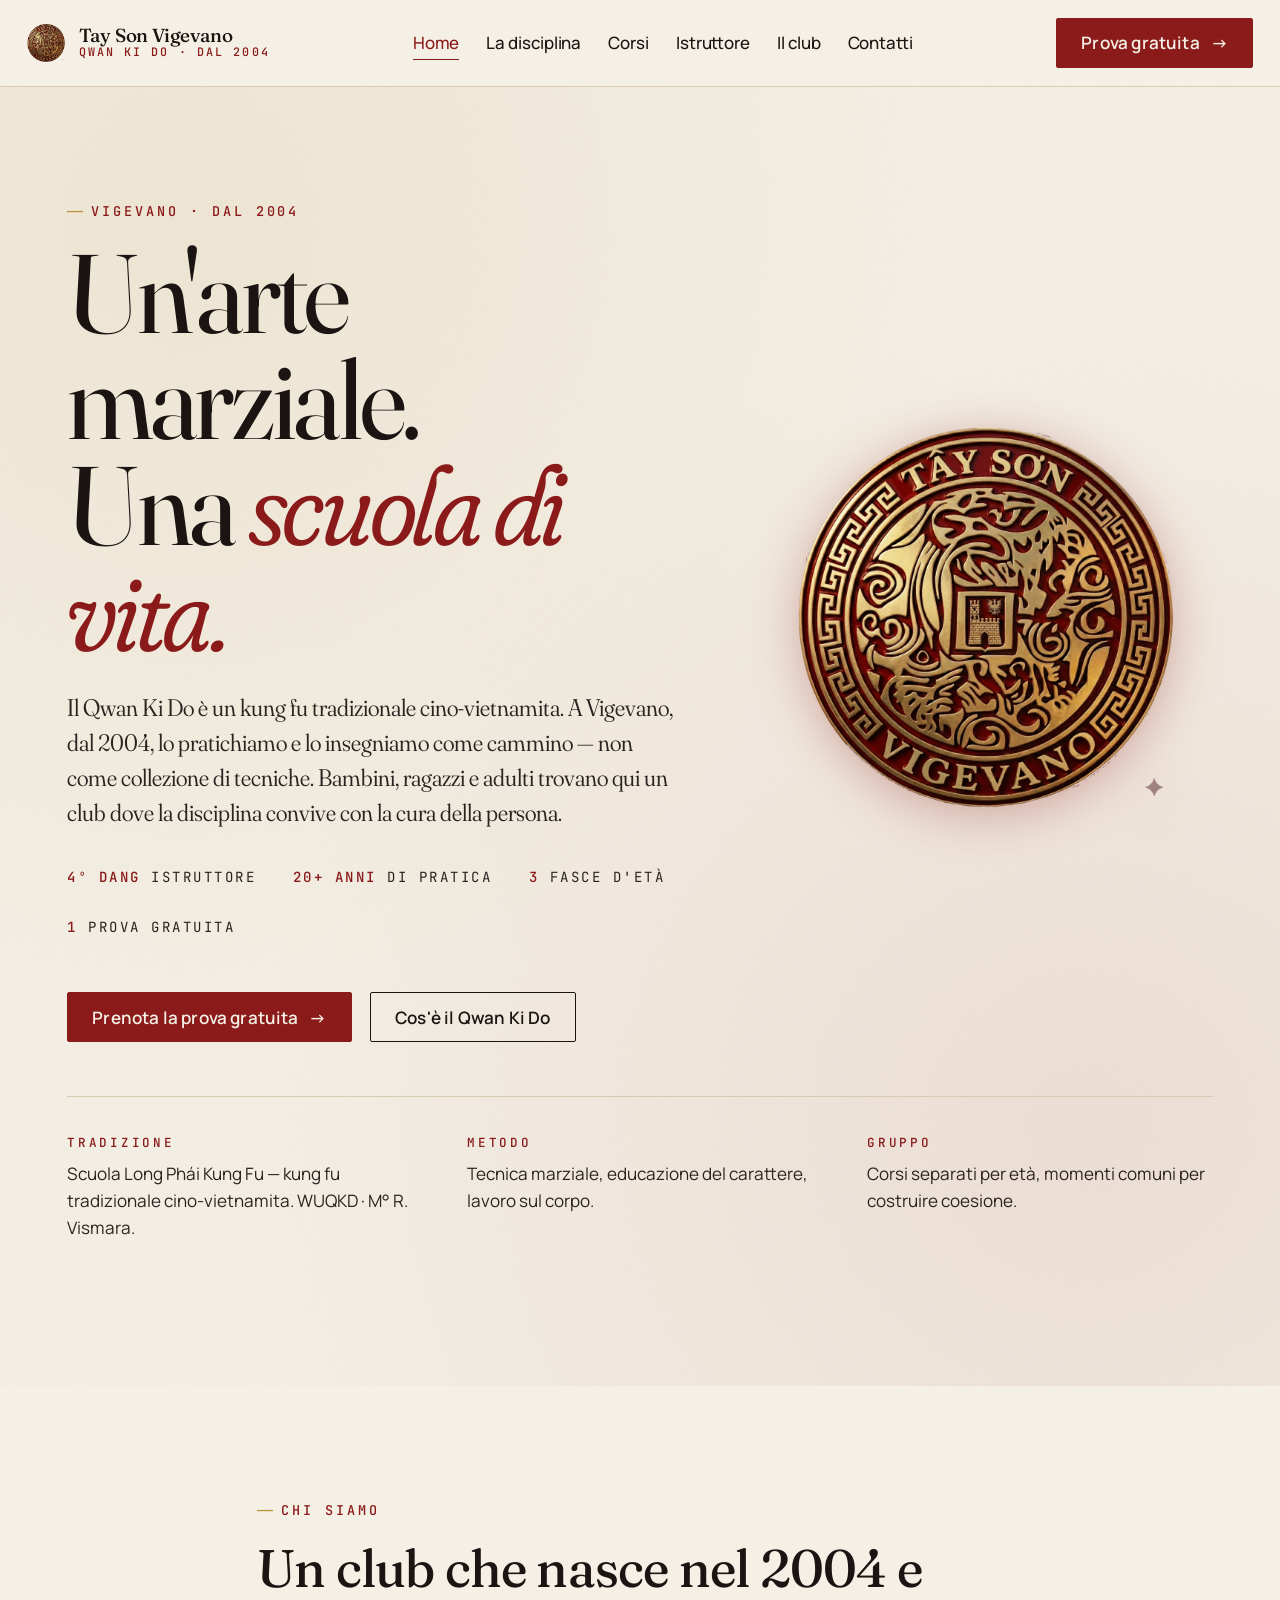
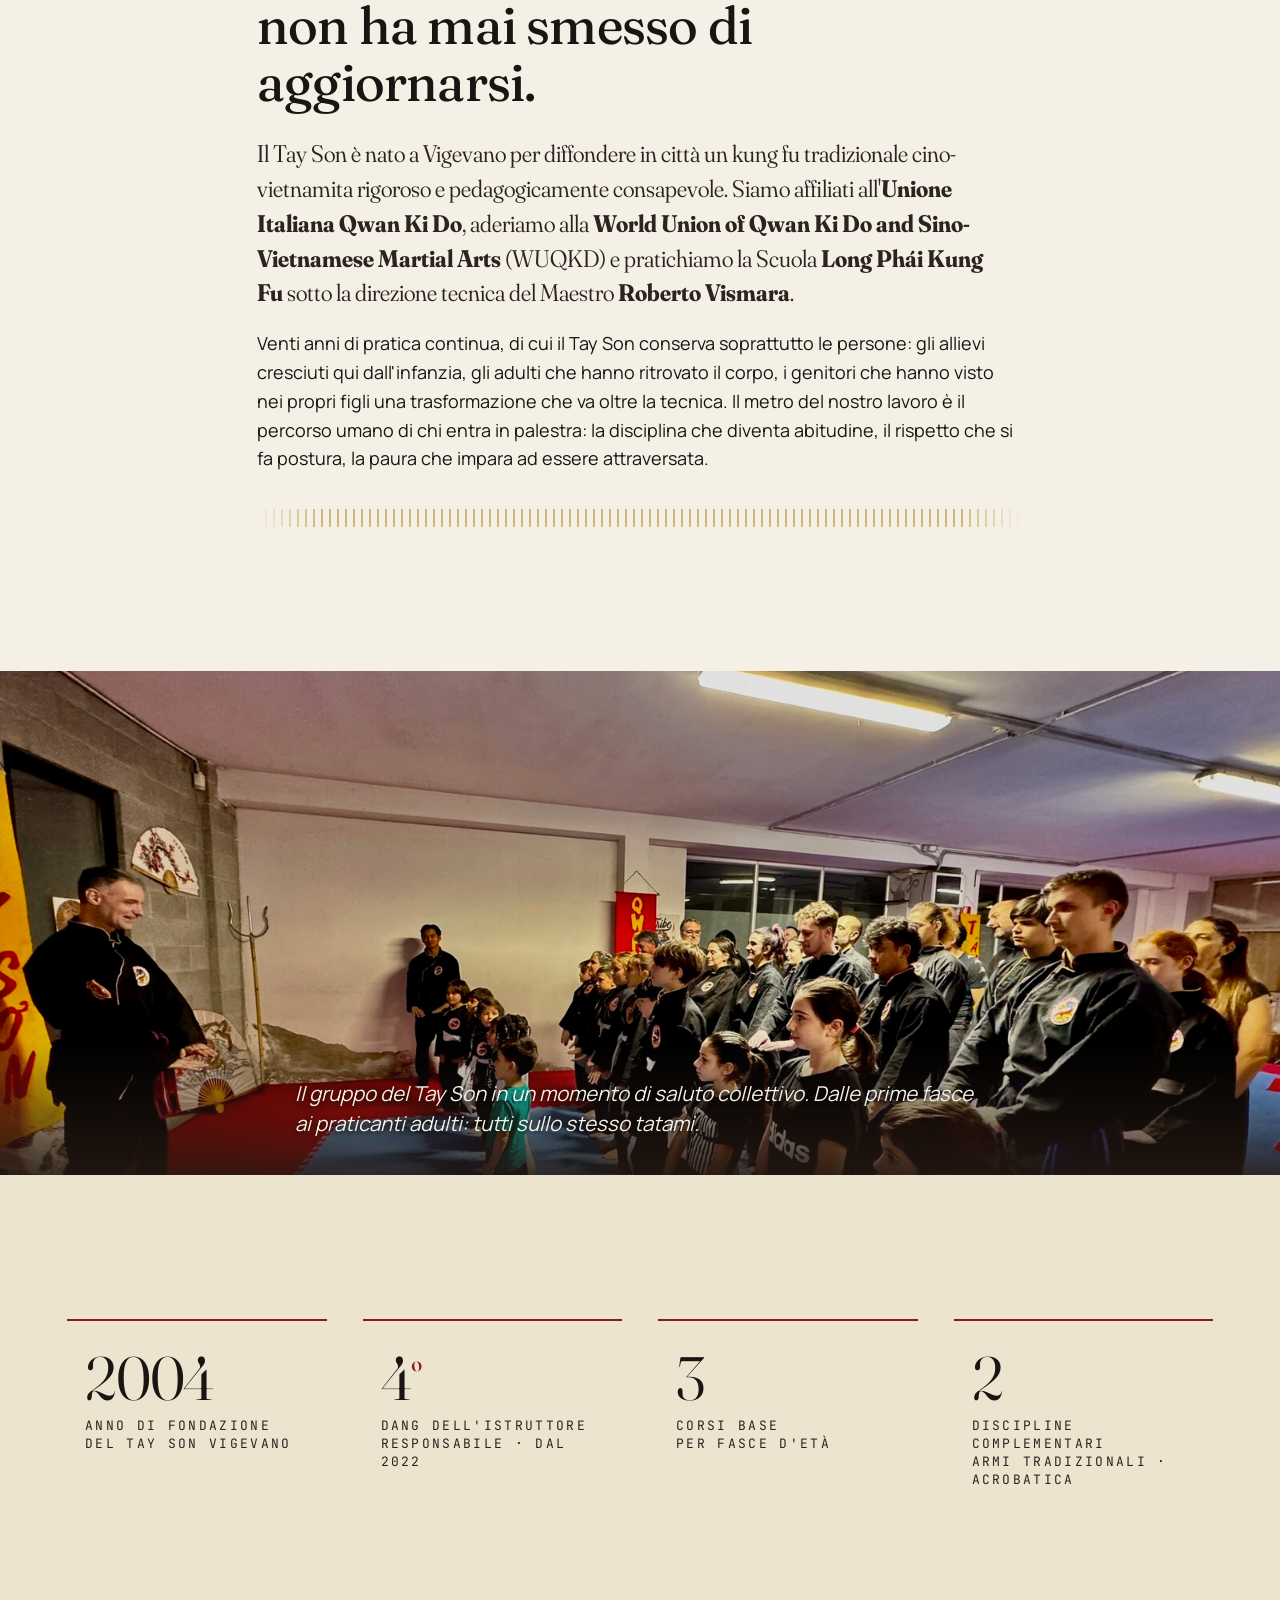
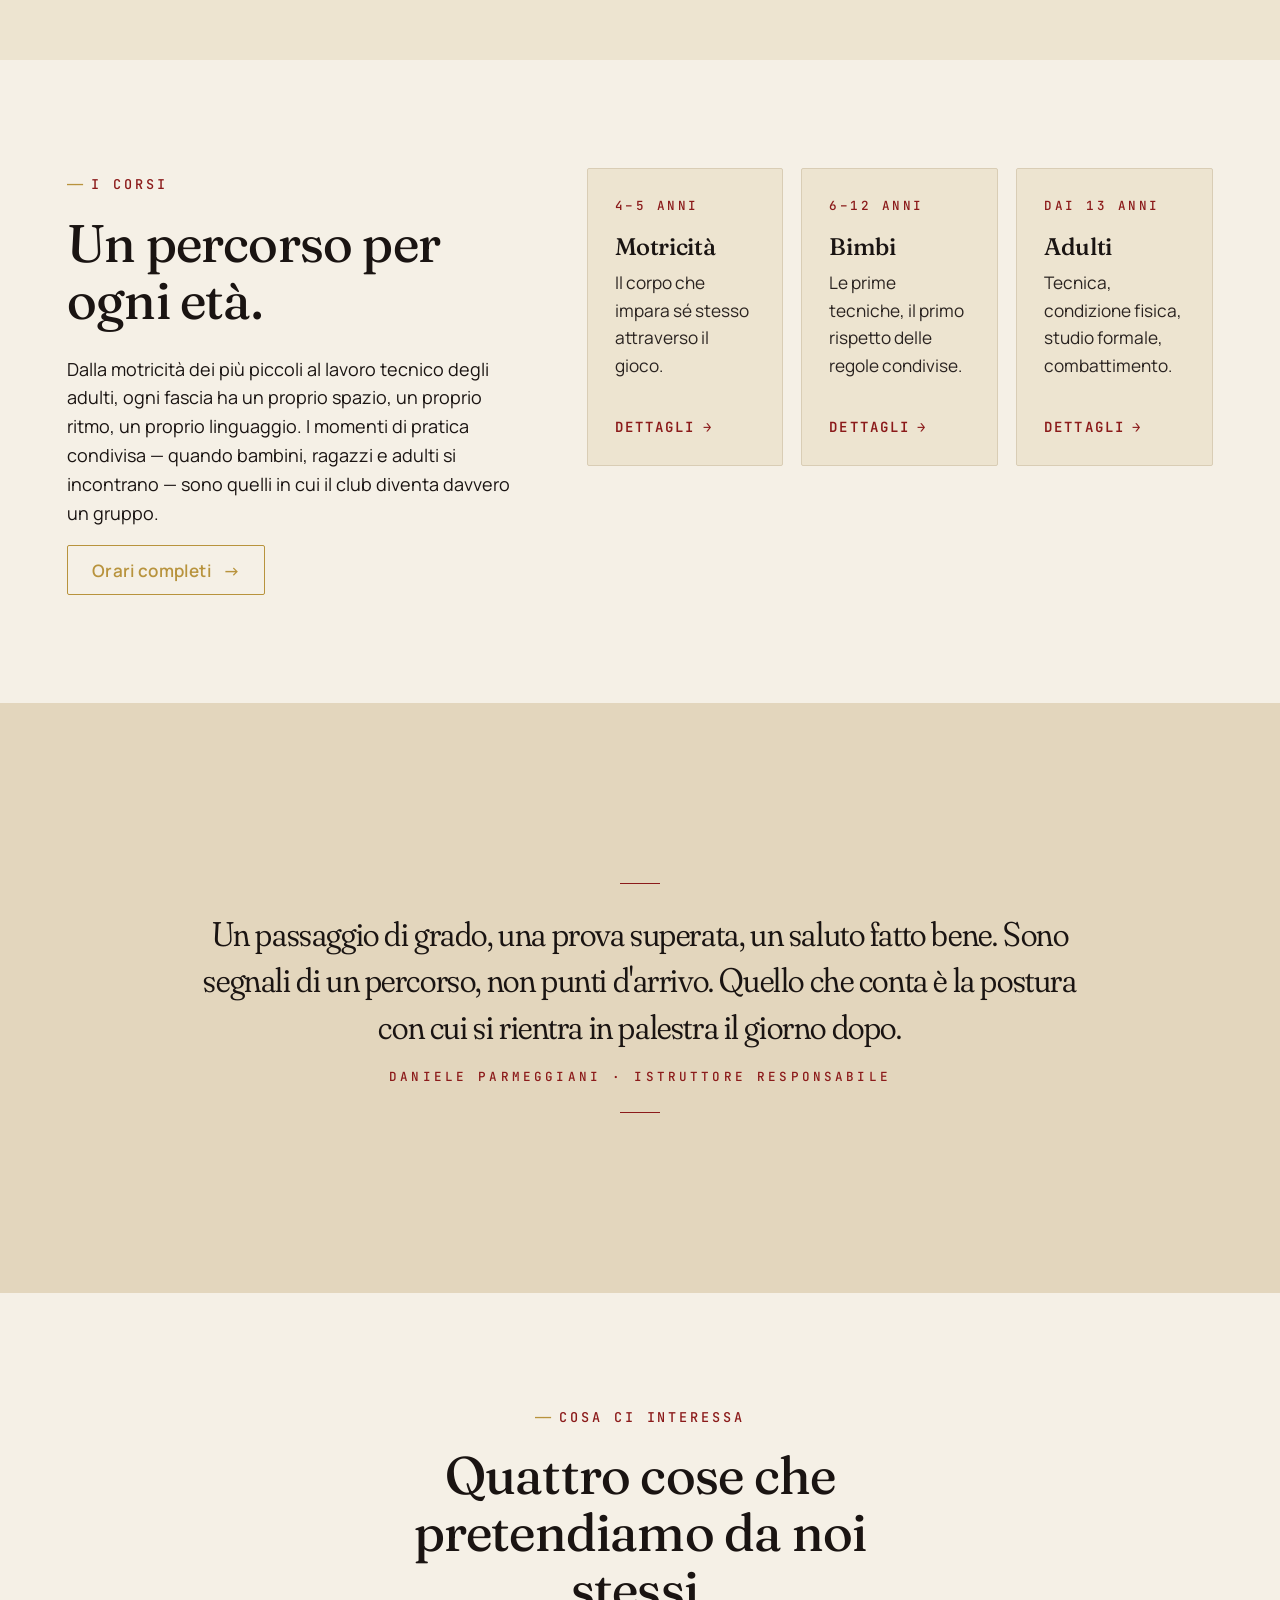
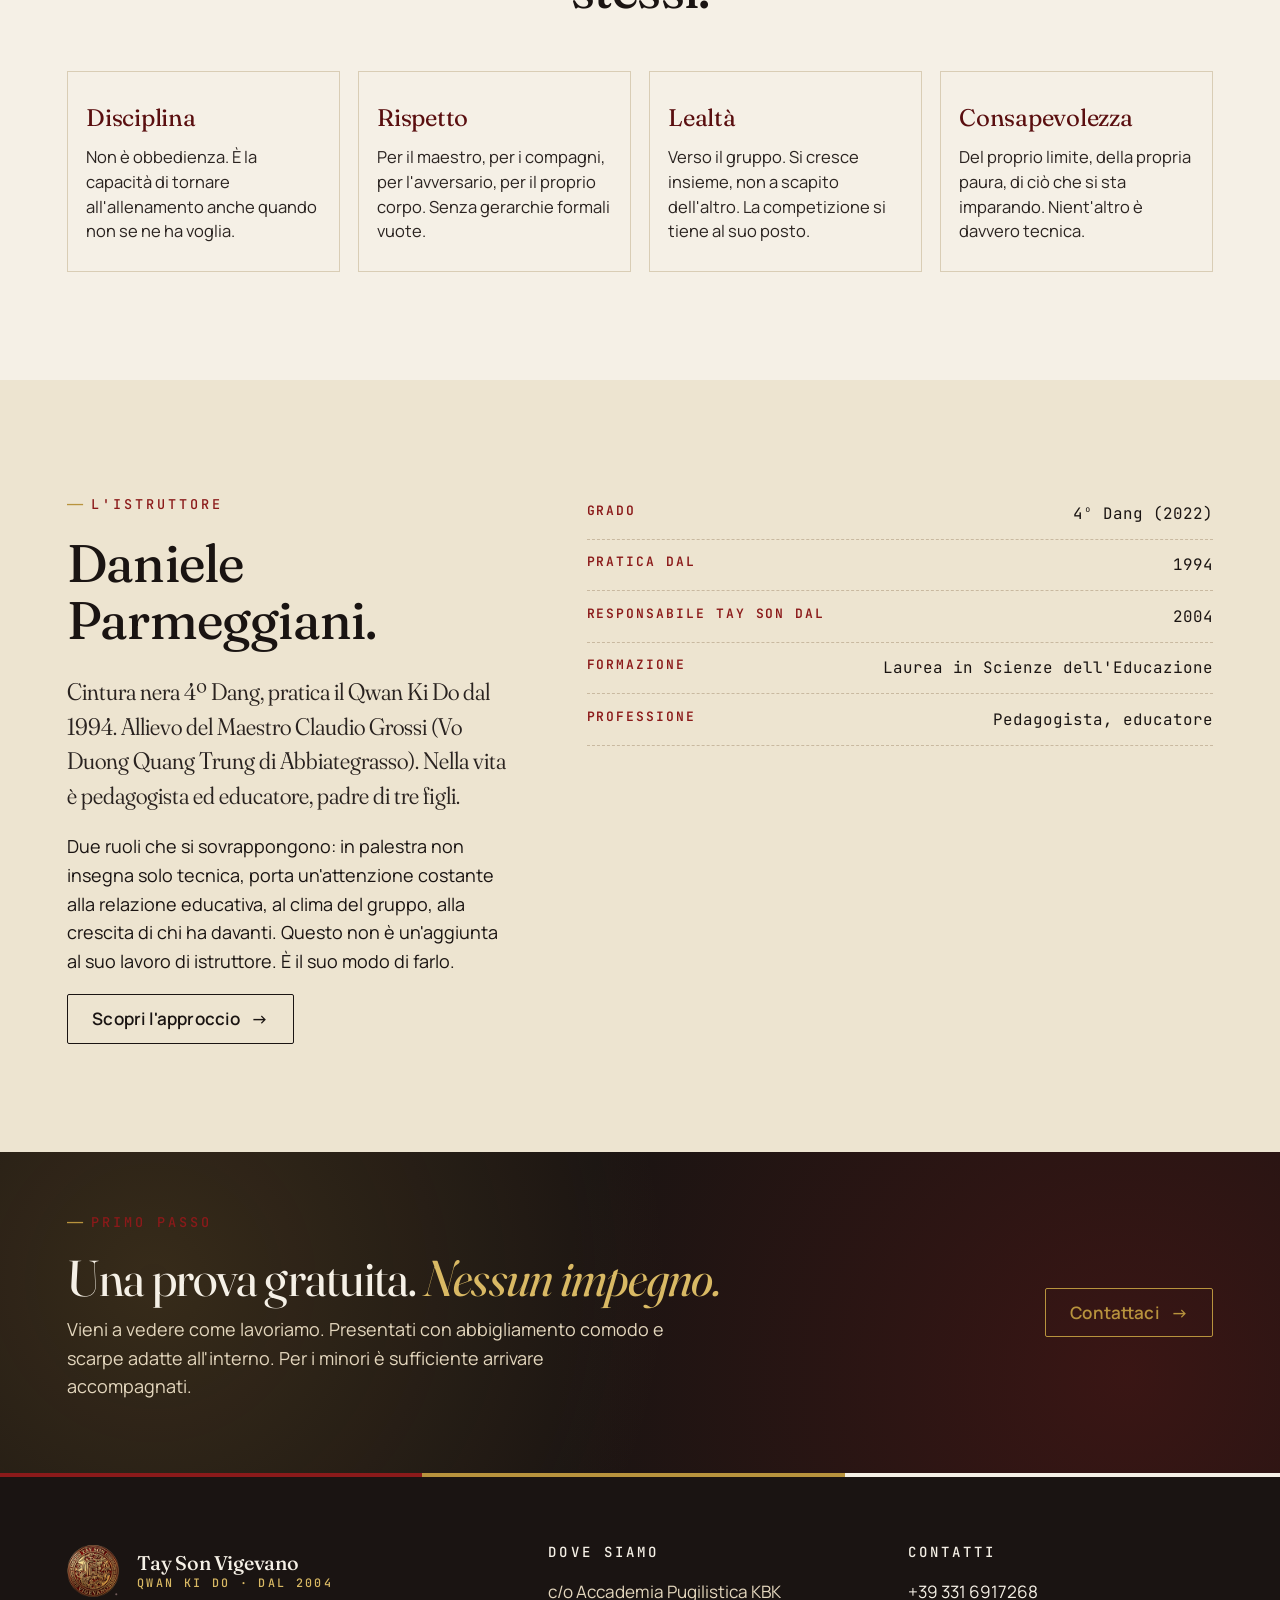
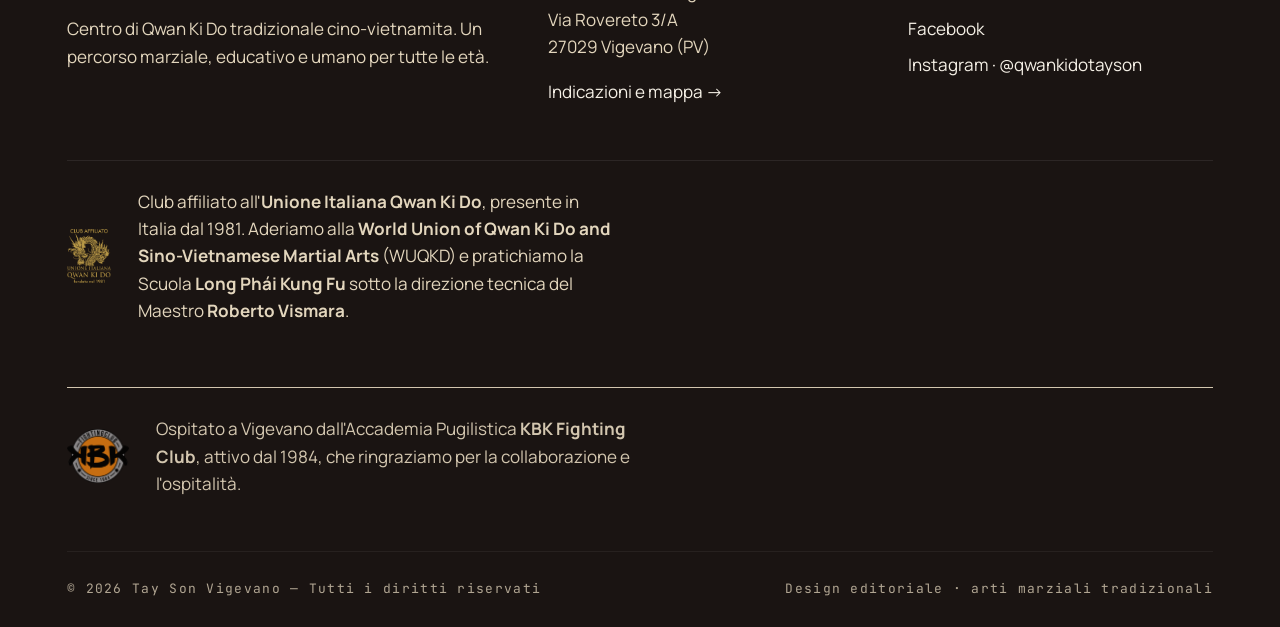
==== commit 7e7da478: "Update index.html" ====
--- a/index.html
+++ b/index.html
@@ -292,7 +292,6 @@
           <li><b>Grado</b><span>4º Dang (2022)</span></li>
           <li><b>Pratica dal</b><span>1994</span></li>
           <li><b>Responsabile Tay Son dal</b><span>2004</span></li>
-          <li><b>Maestro di riferimento</b><span>Claudio Grossi · Quang Trung</span></li>
           <li><b>Formazione</b><span>Laurea in Scienze dell'Educazione</span></li>
           <li><b>Professione</b><span>Pedagogista, educatore</span></li>
         </ul>
--- a/assets/css/styles.css
+++ b/assets/css/styles.css
@@ -1185,11 +1185,26 @@
   pointer-events: none;
   z-index: 0;
 }
+
 .illus-corso--top-left {
-  bottom: auto;
-  right: auto;
   top: -10px;
   left: -10px;
+  right: auto;
+  bottom: auto;
+}
+
+.illus-corso--top-right {
+  top: -10px;
+  right: -10px;
+  bottom: auto;
+  left: auto;
+}
+
+.illus-corso--bottom-left {
+  bottom: -10px;
+  left: -10px;
+  top: auto;
+  right: auto;
 }
 .course > *:not(.illus-corso) { position: relative; z-index: 1; }
 
